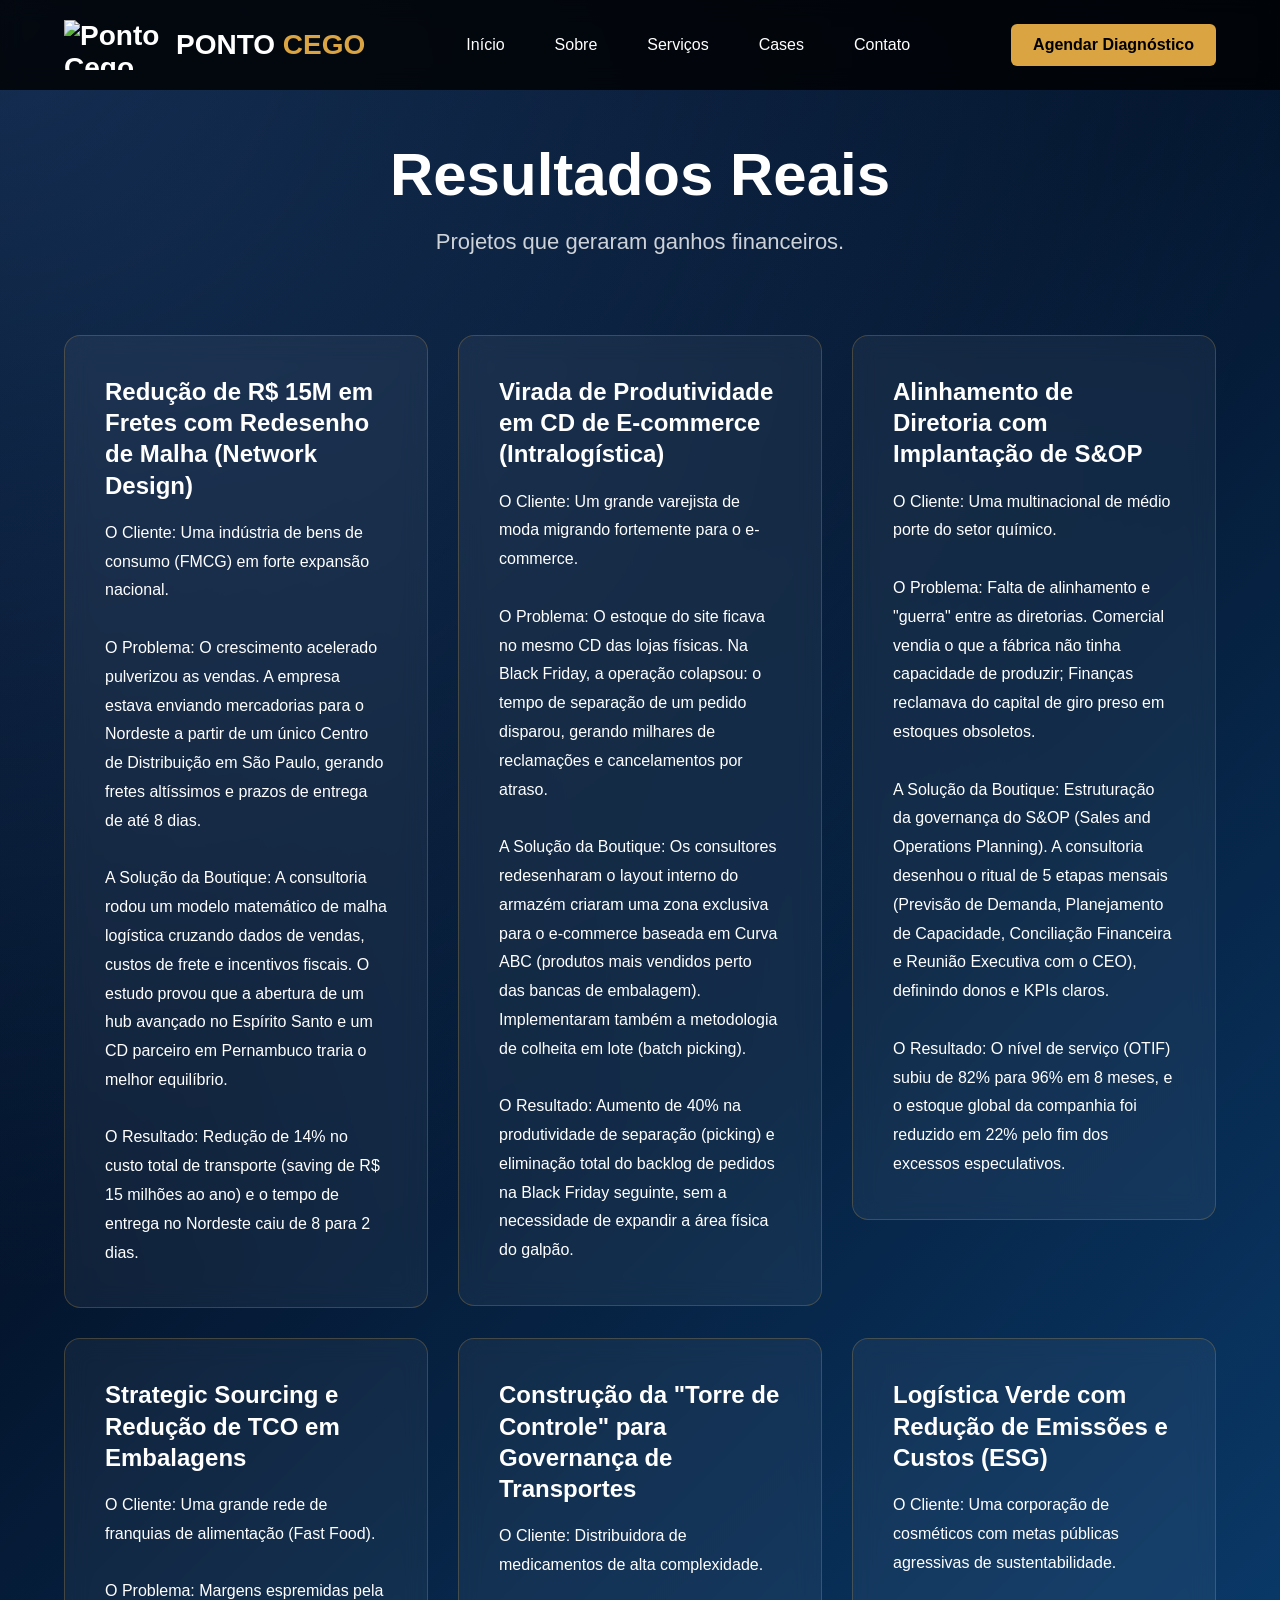
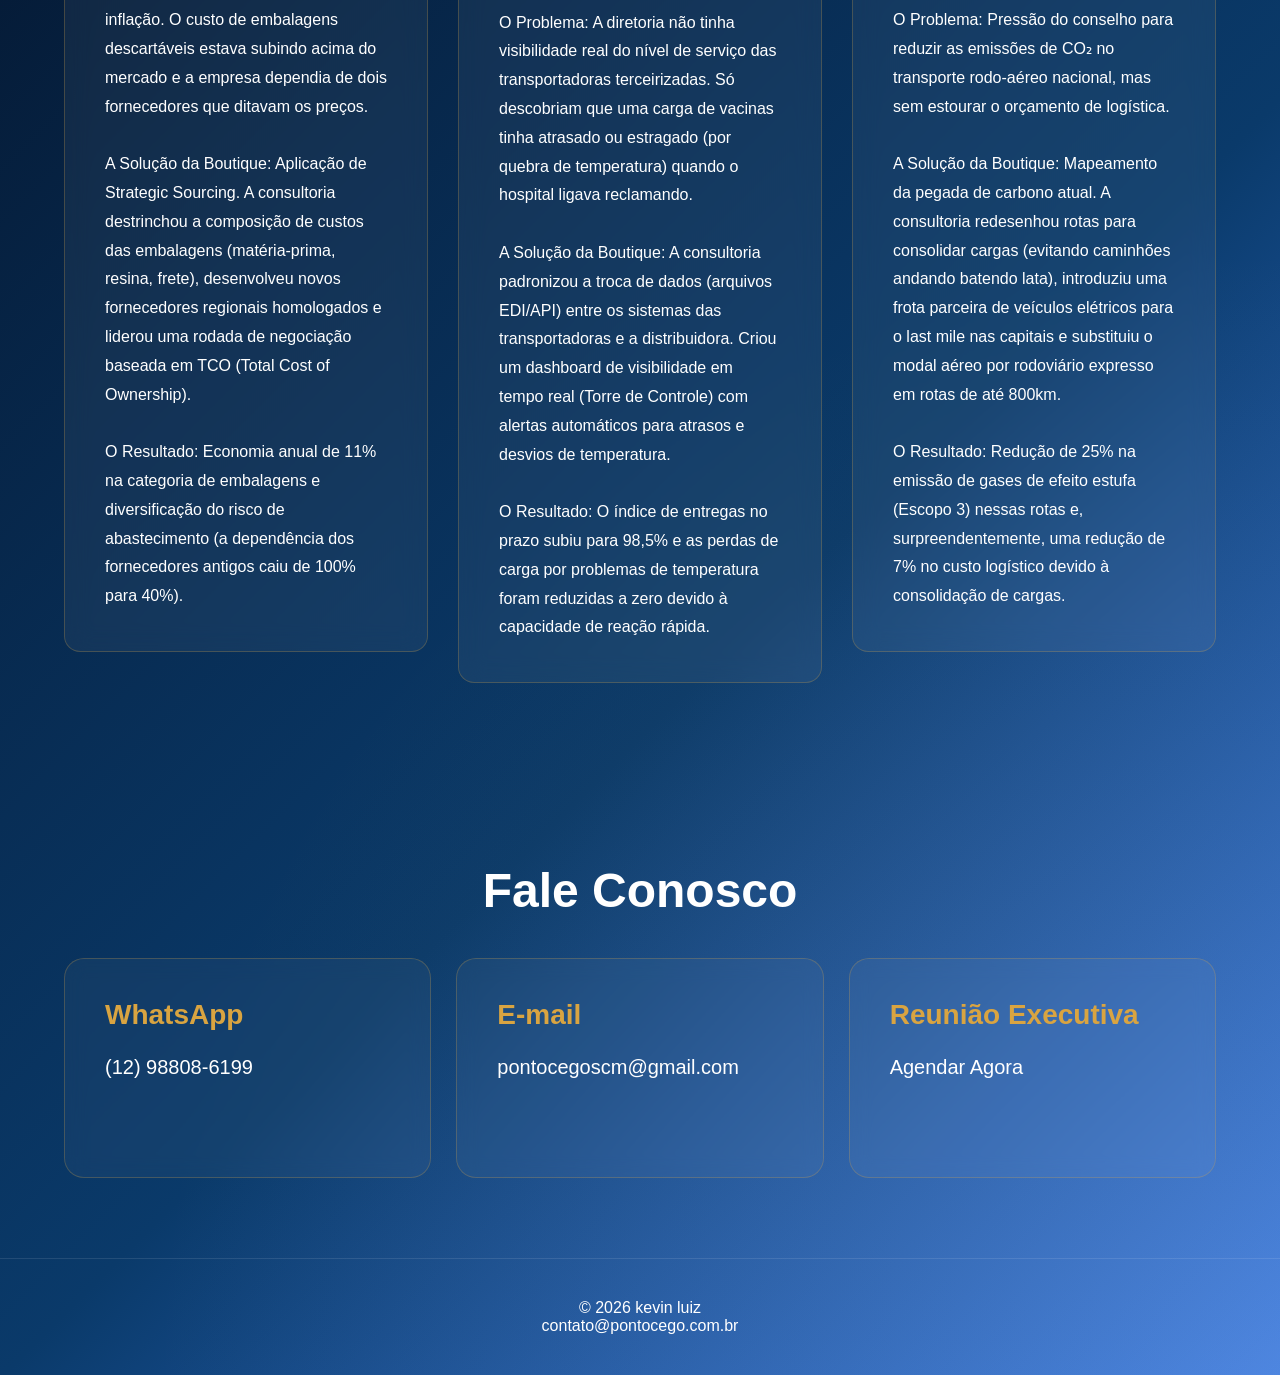
==== cases.html @ e63bac24 "Add files via upload" ====
<!DOCTYPE html>
<html lang="pt-BR">
<head>
    <meta charset="UTF-8">
    <meta name="viewport" content="width=device-width, initial-scale=1.0">
    <title>cases| Ponto Cego</title>
    <link rel="stylesheet" href="style.css">
</head>

<body>

<header>
<div class="container">

<div class="logo">
    <img src="img/Logo_Ponto_Cego-removebg-preview.png" alt="Ponto Cego">
    <div class="logo-text">
        PONTO <span>CEGO</span>
    </div>
</div>

<nav>
    <a href="index.html">Início</a>
    <a href="sobre.html">Sobre</a>
    <a href="servicos.html">Serviços</a>
    <a href="cases.html">Cases</a>
    <a href="contato.html">Contato</a>
</nav>

<a href="#contato" class="btn-header">
Agendar Diagnóstico
</a>

</div>
</header>

<section class="page-hero">

<div class="container">

<h1>Resultados Reais</h1>

<p>
Projetos que geraram ganhos financeiros.
</p>

</div>

</section>

<section>

<div class="container">

<div class="case-grid cases-page-grid">

<div class="case">
<h3>Redução de R$ 15M em Fretes com Redesenho de Malha (Network Design)</h3>
<br>
<p>
O Cliente: Uma indústria de bens de consumo (FMCG) em forte expansão nacional.
<br><br>
O Problema: O crescimento acelerado pulverizou as vendas. A empresa estava enviando mercadorias para o Nordeste a partir de um único Centro de Distribuição em São Paulo, gerando fretes altíssimos e prazos de entrega de até 8 dias.
<br><br>
A Solução da Boutique: A consultoria rodou um modelo matemático de malha logística cruzando dados de vendas, custos de frete e incentivos fiscais. O estudo provou que a abertura de um hub avançado no Espírito Santo e um CD parceiro em Pernambuco traria o melhor equilíbrio.
<br><br>
O Resultado: Redução de 14% no custo total de transporte (saving de R$ 15 milhões ao ano) e o tempo de entrega no Nordeste caiu de 8 para 2 dias.
</p>
</div>

<div class="case">
<h3>Virada de Produtividade em CD de E-commerce (Intralogística)</h3>
<br>
<p>
O Cliente: Um grande varejista de moda migrando fortemente para o e-commerce.
<br><br>
O Problema: O estoque do site ficava no mesmo CD das lojas físicas. Na Black Friday, a operação colapsou: o tempo de separação de um pedido disparou, gerando milhares de reclamações e cancelamentos por atraso.
<br><br>
A Solução da Boutique: Os consultores redesenharam o layout interno do armazém criaram uma zona exclusiva para o e-commerce baseada em Curva ABC (produtos mais vendidos perto das bancas de embalagem). Implementaram também a metodologia de colheita em lote (batch picking).
<br><br>
O Resultado: Aumento de 40% na produtividade de separação (picking) e eliminação total do backlog de pedidos na Black Friday seguinte, sem a necessidade de expandir a área física do galpão.
</p>
</div>

<div class="case">
<h3>Alinhamento de Diretoria com Implantação de S&OP</h3>
<br>
<p>
O Cliente: Uma multinacional de médio porte do setor químico.
<br><br>
O Problema: Falta de alinhamento e "guerra" entre as diretorias. Comercial vendia o que a fábrica não tinha capacidade de produzir; Finanças reclamava do capital de giro preso em estoques obsoletos.
<br><br>
A Solução da Boutique: Estruturação da governança do S&OP (Sales and Operations Planning). A consultoria desenhou o ritual de 5 etapas mensais (Previsão de Demanda, Planejamento de Capacidade, Conciliação Financeira e Reunião Executiva com o CEO), definindo donos e KPIs claros.
<br><br>
O Resultado: O nível de serviço (OTIF) subiu de 82% para 96% em 8 meses, e o estoque global da companhia foi reduzido em 22% pelo fim dos excessos especulativos.
</p>
</div>

<div class="case">
<h3>Strategic Sourcing e Redução de TCO em Embalagens</h3>
<br>
<p>
O Cliente: Uma grande rede de franquias de alimentação (Fast Food).
<br><br>
O Problema: Margens espremidas pela inflação. O custo de embalagens descartáveis estava subindo acima do mercado e a empresa dependia de dois fornecedores que ditavam os preços.
<br><br>
A Solução da Boutique: Aplicação de Strategic Sourcing. A consultoria destrinchou a composição de custos das embalagens (matéria-prima, resina, frete), desenvolveu novos fornecedores regionais homologados e liderou uma rodada de negociação baseada em TCO (Total Cost of Ownership).
<br><br>
O Resultado: Economia anual de 11% na categoria de embalagens e diversificação do risco de abastecimento (a dependência dos fornecedores antigos caiu de 100% para 40%).
</p>
</div>

<div class="case">
<h3>Construção da "Torre de Controle" para Governança de Transportes</h3>
<br>
<p>
O Cliente: Distribuidora de medicamentos de alta complexidade.
<br><br>
O Problema: A diretoria não tinha visibilidade real do nível de serviço das transportadoras terceirizadas. Só descobriam que uma carga de vacinas tinha atrasado ou estragado (por quebra de temperatura) quando o hospital ligava reclamando.
<br><br>
A Solução da Boutique: A consultoria padronizou a troca de dados (arquivos EDI/API) entre os sistemas das transportadoras e a distribuidora. Criou um dashboard de visibilidade em tempo real (Torre de Controle) com alertas automáticos para atrasos e desvios de temperatura.
<br><br>
O Resultado: O índice de entregas no prazo subiu para 98,5% e as perdas de carga por problemas de temperatura foram reduzidas a zero devido à capacidade de reação rápida.
</p>
</div>

<div class="case">
<h3>Logística Verde com Redução de Emissões e Custos (ESG)</h3>
<br>
<p>
O Cliente: Uma corporação de cosméticos com metas públicas agressivas de sustentabilidade.
<br><br>
O Problema: Pressão do conselho para reduzir as emissões de CO₂ no transporte rodo-aéreo nacional, mas sem estourar o orçamento de logística.
<br><br>
A Solução da Boutique: Mapeamento da pegada de carbono atual. A consultoria redesenhou rotas para consolidar cargas (evitando caminhões andando batendo lata), introduziu uma frota parceira de veículos elétricos para o last mile nas capitais e substituiu o modal aéreo por rodoviário expresso em rotas de até 800km.
<br><br>
O Resultado: Redução de 25% na emissão de gases de efeito estufa (Escopo 3) nessas rotas e, surpreendentemente, uma redução de 7% no custo logístico devido à consolidação de cargas.
</p>
</div>
</div>


</div>

</div>

</section>
<section class="contato" id="contato">

    <div class="container">

        <h2>Fale Conosco</h2>

        <div class="contato-grid">

            <div class="contato-card">
                <h3>WhatsApp</h3>
                <a href="https://wa.me/5512988086199">
                    (12) 98808-6199
                </a>
            </div>

            <div class="contato-card">
                <h3>E-mail</h3>
                <a href="mailto:pontocegoscm@gmail.com">
                    pontocegoscm@gmail.com
                </a>
            </div>

            <div class="contato-card">
                <h3>Reunião Executiva</h3>
                <a href="#" class="btn-agendar">
                    Agendar Agora
                </a>
            </div>

        </div>

    </div>

</section>

<footer>

<p>
© 2026 kevin luiz 
</p>

<p>
contato@pontocego.com.br
</p>

</footer>

</body>
</html>
---- style.css ----
*{
margin:0;
padding:0;
box-sizing:border-box;
font-family:'Montserrat',sans-serif;
}

body{
background:
radial-gradient(
circle at top left,
rgba(74,163,255,.25),
transparent 40%
),
radial-gradient(
circle at bottom right,
rgba(217,164,65,.12),
transparent 35%
),
linear-gradient(
135deg,
#020617 0%,
#04152d 30%,
#0a3a6a 70%,
#3b82f6 100%
);

color:white;
min-height:100vh;
overflow-x:hidden;
}

.container{
width:90%;
max-width:1200px;
margin:auto;
}

header{
position:fixed;
width:100%;
padding:20px 0;
background:rgba(0,0,0,.8);
backdrop-filter:blur(10px);
z-index:100;
}

header .container{
display:flex;
justify-content:space-between;
align-items:center;
}

.logo{
font-size:28px;
font-weight:800;
}

.logo span{
color:#d9a441;
}

nav a{
color:white;
text-decoration:none;
margin:0 15px;
}

.hero{
height:100vh;
background:url("img/ChatGPT\ Image\ 6\ de\ jun.\ de\ 2026\,\ 12_38_21.png") center/cover;
display:flex;
align-items:center;
position:relative;
}

.overlay{
position:absolute;
width:100%;
height:100%;
background:rgba(0,0,0,.65);
}

.hero-content{
position:relative;
z-index:2;
}

.hero h1{
font-size:60px;
max-width:800px;
margin-bottom:25px;
}

.hero p{
max-width:700px;
font-size:20px;
line-height:1.6;
}

.btn-primary{
display:inline-block;
background:#d9a441;
padding:18px 32px;
color:black;
font-weight:700;
text-decoration:none;
border-radius:5px;
margin-top:30px;
}

.btn-secondary{
display:inline-block;
padding:35px 32px;
border:1px solid white;
color:white;
text-decoration:none;
margin-left:5px;
text-align: auto;

}

.numbers{
padding:100px 0;
background:#071c31;
}

.stats{
display:grid;
grid-template-columns:repeat(4,1fr);
gap:30px;
text-align:center;
}

.stats h2{
color:#d9a441;
font-size:50px;
}

.services,
.problems,
.process,
.about,
.cases{
padding:100px 0;
}

.service,
.case,
.card{
background:rgba(255,255,255,0.05);
backdrop-filter:blur(12px);
-webkit-backdrop-filter:blur(12px);

border:1px solid rgba(255,255,255,0.15);

border-radius:16px;

transition:.3s;
}

.cards,
.service-grid,
.case-grid{
    display:grid;
    grid-template-columns:repeat(auto-fit,minmax(280px,1fr));
    gap:25px;
}

.service,
.case,
.card{
    background:rgba(255,255,255,0.05);
    backdrop-filter:blur(12px);

    border:1px solid rgba(217,164,65,.25);
    border-radius:16px;

    width:100%;
    min-height:100px;

    padding:40px;

    display:flex;
    flex-direction:column;
    justify-content:center;

    transition:all .4s ease;
}

.service:hover,
.case:hover,
.card:hover{
    transform:translateY(-10px);
    border-color:#d9a441;
    box-shadow:0 15px 40px rgba(0,0,0,.3);
}


.steps{
    display:flex;
    justify-content:center;
    gap:30px;
    margin:50px 0;
    flex-wrap:wrap;
}

.step{
    width:180px;
    padding:25px;

    text-align:center;

    background:rgba(255,255,255,.05);

    border:1px solid rgba(217,164,65,.2);

    border-radius:15px;

    cursor:pointer;

    transition:.3s;
}

.step:hover{
    transform:translateY(-8px);
}

.step.active{
    border-color:#d9a441;
    background:rgba(217,164,65,.12);
}

.step span{
    font-size:40px;
    font-weight:800;
    color:#d9a441;
}

.step p{
    margin-top:10px;
}

.process-card{
    max-width:900px;
    margin:auto;

    background:rgba(255,255,255,.05);

    backdrop-filter:blur(10px);

    border:1px solid rgba(217,164,65,.25);

    border-radius:20px;

    padding:40px;

    text-align:center;
}

.process-card h3{
    color:#d9a441;
    margin-bottom:20px;
    font-size:32px;
}

.process-card p{
    font-size:18px;
    line-height:1.8;
}

.cta{
padding:120px 0;
background:#0a223a;
text-align:center;
}

.cta h2{
font-size:42px;
margin-bottom:30px;
}

footer{
padding:40px;
text-align:center;
border-top:1px solid rgba(255,255,255,.1);
}
.logo{
    display:flex;
    align-items:center;
    gap:12px;
    font-size:28px;
    font-weight:800;
}

.logo img{
    width:100px;
    height:50px;
    object-fit:contain;
}

.logo span{
    color:#d9a441;
}

a{
    color: white;
}
.contato{
    padding:100px 0;
    background:transparent;
}

.contato h2{
    color:#fff;
    font-size:48px;
    margin-bottom:50px;
}

.contato-grid{
    display:grid;
    grid-template-columns:repeat(auto-fit,minmax(320px,1fr));
    gap:25px;
}

.contato-card{
    background:rgba(255,255,255,0.04);

    backdrop-filter:blur(10px);

    border:1px solid rgba(217,164,65,.25);

    border-radius:20px;

    padding:40px;

    min-height:220px;

    transition:.4s;
}

.contato-card:hover{
    transform:translateY(-8px);

    border-color:#d9a441;

    box-shadow:0 15px 40px rgba(0,0,0,.25);
}

.contato-card h3{
    color:#d9a441;
    font-size:28px;
    margin-bottom:25px;
}

.contato-card a{
    color:#fff;
    text-decoration:none;
    font-size:20px;
}
/* ==========================
   TABLETS
========================== */

@media (max-width: 1024px){

    .hero h1{
        font-size:48px;
    }

    .hero p{
        font-size:18px;
    }

    .stats{
        grid-template-columns:repeat(2,1fr);
    }

    .contato-grid{
        grid-template-columns:1fr;
    }

}

/* ==========================
   CELULARES
========================== */

@media (max-width: 768px){

    header{
        padding:15px 0;
    }

    header .container{
        flex-direction:column;
        gap:15px;
    }

    nav{
        display:flex;
        flex-wrap:wrap;
        justify-content:center;
        gap:10px;
    }

    nav a{
        margin:0;
        font-size:14px;
    }

    .logo{
        font-size:22px;
    }

    .logo img{
        width:70px;
        height:auto;
    }

    .hero{
        min-height:auto;
        height:auto;
        padding:140px 0 80px;
        text-align:center;
    }

    .hero h1{
        font-size:36px;
        line-height:1.2;
    }

    .hero p{
        font-size:17px;
    }

    .hero-buttons{
        display:flex;
        flex-direction:column;
        gap:15px;
        align-items:center;
    }

    .btn-secondary{
        margin-left:0;
    }

    .stats{
        grid-template-columns:1fr;
    }

    .stats h2{
        font-size:38px;
    }

    .service-grid,
    .case-grid,
    .cards{
        grid-template-columns:1fr;
    }

    .step{
        width:100%;
        max-width:280px;
    }

    .process-card{
        padding:25px;
    }

    .process-card h3{
        font-size:26px;
    }

    .process-card p{
        font-size:16px;
    }

    .contato h2,
    .cta h2{
        font-size:32px;
        text-align:center;
    }

    .contato-card{
        min-height:auto;
    }

    footer{
        padding:25px;
        font-size:14px;
    }

}

/* ==========================
   CELULARES PEQUENOS
========================== */

@media (max-width: 480px){

    .container{
        width:95%;
    }

    .hero h1{
        font-size:30px;
    }

    .hero p{
        font-size:15px;
    }

    .btn-primary,
    .btn-secondary{
        width:100%;
        text-align:center;
        padding:15px;
    }

    .service,
    .case,
    .card{
        padding:25px;
    }

    .contato-card{
        padding:25px;
    }

    .contato-card h3{
        font-size:22px;
    }

    .contato-card a{
        font-size:16px;
        word-break:break-word;
    }

}
.page-hero{
    padding:180px 0 100px;

    text-align:center;
}

.page-hero h1{
    font-size:60px;
    margin-bottom:20px;
}

.page-hero p{
    font-size:22px;
    color:rgba(255,255,255,.8);
}

.about-page,
.contato,
.service-grid,
.case-grid{
    padding-bottom:100px;
}
.contato {
    padding: 80px 0;
}

.contato h2 {
    text-align: center;
    margin-bottom: 40px;
}

.contato-form {
    max-width: 700px;
    margin: 0 auto;
    display: flex;
    flex-direction: column;
    gap: 20px;
}

.form-group {
    display: flex;
    flex-direction: column;
}

.form-group label {
    margin-bottom: 8px;
    font-weight: 600;
}

.form-group input,
.form-group textarea {
    padding: 14px;
    border: 1px solid #dcdcdc;
    border-radius: 8px;
    font-size: 16px;
}

.form-group input:focus,
.form-group textarea:focus {
    outline: none;
    border-color: #0a66c2;
}

.btn-form {
    background: #0a66c2;
    color: #fff;
    border: none;
    padding: 16px;
    border-radius: 8px;
    font-size: 16px;
    cursor: pointer;
    transition: 0.3s;
}

.btn-form:hover {
    opacity: 0.9;
}
/* Layout exclusivo da página Cases */

.cases-page-grid{
    display:grid;
    grid-template-columns:repeat(3, 1fr);
    gap:30px;
    align-items:start;
    
}

.cases-page-grid .case{
    min-height:auto;
}

.cases-page-grid .case h3{
min-height:auto;
    font-size:24px;
    line-height:1.3;
}

.cases-page-grid .case p{
    line-height:1.8;
    min-height:auto;
}

/* Tablet */
@media (max-width:1024px){
    .cases-page-grid{
        grid-template-columns:repeat(2, 1fr);
    }
}

/* Celular */
@media (max-width:768px){
    .cases-page-grid{
        grid-template-columns:1fr;
    }

    .cases-page-grid .case{
        min-height:auto;
    }
}
.about-page{
    padding-bottom:100px;
}

.about-page h2{
    font-size:42px;
    margin-bottom:25px;
    color:#d9a441;
}

.about-page p{
    font-size:18px;
    line-height:1.9;
    margin-bottom:20px;
    max-width:1000px;
}

.about-page .service-grid{
    margin-top:40px;
}
/* =====================================================
   RESPONSIVIDADE GLOBAL
===================================================== */

html,
body{
    width:100%;
    overflow-x:hidden;
}

img{
    max-width:100%;
    height:auto;
    display:block;
}

iframe,
video{
    max-width:100%;
    height:auto;
}

.container{
    width:min(90%,1200px);
    margin:auto;
}
.page-hero{
    padding:140px 0 80px;
    text-align:center;
}

.page-hero .container{
    width:min(90%,1200px);
    margin:auto;
}

/* =====================================================
   HERO RESPONSIVO
===================================================== */

.hero{
    min-height:100vh;

    background:
    linear-gradient(
        to right,
        rgba(2,6,23,.85) 0%,
        rgba(2,6,23,.70) 35%,
        rgba(2,6,23,.35) 70%,
        rgba(2,6,23,.15) 100%
    ),
    url("img/ChatGPT\ Image\ 6\ de\ jun.\ de\ 2026\,\ 12_38_21.png");

    background-size:cover;
    background-position:right center;
    background-repeat:no-repeat;

    display:flex;
    align-items:center;
    position:relative;
}

.hero-content{
    position:relative;
    z-index:2;
    width:100%;
    max-width:800px;
}

.hero h1{
    font-size:clamp(32px,5vw,60px);
    line-height:1.15;
    max-width:800px;
}

.hero p{
    font-size:clamp(16px,2vw,20px);
    line-height:1.7;
    max-width:700px;
}

.hero-buttons{
    display:flex;
    flex-wrap:wrap;
    gap:15px;
    margin-top:30px;
}

.btn-secondary{
    margin-left:0;
}

/* =====================================================
   GRID UNIVERSAL
===================================================== */

.cards,
.service-grid,
.case-grid,
.contato-grid{
    display:grid;
    grid-template-columns:repeat(auto-fit,minmax(280px,1fr));
    gap:25px;
}

.cases-page-grid{
    display:grid;
    grid-template-columns:repeat(auto-fit,minmax(320px,1fr));
    gap:30px;
    min-height:auto;
}

/* =====================================================
   HEADER RESPONSIVO
===================================================== */

header{
    width:100%;
}

header .container{
    display:flex;
    justify-content:space-between;
    align-items:center;
    flex-wrap:wrap;
    gap:20px;
}

nav{
    display:flex;
    flex-wrap:wrap;
    gap:20px;
}

nav a{
    white-space:nowrap;
}

/* =====================================================
   TIPOGRAFIA FLUIDA
===================================================== */

.page-hero h1{
    font-size:clamp(36px,6vw,60px);
}

.page-hero p{
    font-size:clamp(16px,2vw,22px);
}

.cta h2,
.contato h2{
    font-size:clamp(30px,5vw,48px);
}

/* =====================================================
   CARDS
===================================================== */

.service,
.case,
.card,
.contato-card{
    width:100%;
    height:auto;
}

.cases-page-grid .case{
    min-height:auto;
}

/* =====================================================
   TABLETS
===================================================== */

@media(max-width:1024px){

    .hero{
        padding:140px 0 80px;
    }

    .stats{
        grid-template-columns:repeat(2,1fr);
    }

    .process-card{
        padding:30px;
    }

}

/* =====================================================
   MOBILE
===================================================== */

@media(max-width:768px){

    header{
        padding:15px 0;
    }

    header .container{
        flex-direction:column;
        text-align:center;
    }

    .logo{
        font-size:22px;
    }

    .logo img{
        width:70px;
        height:auto;
    }

    nav{
        justify-content:center;
        gap:12px;
    }

    nav a{
        font-size:14px;
    }

    .hero{
        min-height:auto;
        height:auto;

        padding:
        160px
        0
        100px;

        text-align:center;

        background-position:70% center;
    }

    .hero-content{
        max-width:100%;
    }

    .hero h1{
        font-size:36px;
        max-width:100%;
    }

    .hero p{
        max-width:100%;
        font-size:17px;
    }

    .hero-buttons{
        flex-direction:column;
        align-items:center;
    }

    .btn-primary,
    .btn-secondary{
        width:100%;
        max-width:350px;
        text-align:center;
    }

    .stats{
        grid-template-columns:1fr;
    }

    .steps{
        flex-direction:column;
        align-items:center;
    }

    .step{
        width:100%;
        max-width:300px;
    }

    .process-card{
        padding:25px;
    }

    .process-card h3{
        font-size:26px;
    }

    .process-card p{
        font-size:16px;
    }

    .contato-card{
        min-height:auto;
    }

    footer{
        padding:25px;
        font-size:14px;
    }

}

/* =====================================================
   CELULARES PEQUENOS
===================================================== */

@media(max-width:480px){

    .container{
        width:95%;
    }

    .hero h1{
        font-size:30px;
    }

    .hero p{
        font-size:15px;
    }

    .page-hero h1{
        font-size:34px;
    }

    .service,
    .case,
    .card,
    .contato-card{
        padding:25px;
    }

    .contato-card h3{
        font-size:22px;
    }

    .contato-card a{
        font-size:16px;
        word-break:break-word;
    }

}

/* =====================================================
   CELULARES MUITO PEQUENOS
===================================================== */

@media(max-width:360px){

    .hero h1{
        font-size:26px;
    }

    .hero p{
        font-size:14px;
    }

    .logo{
        font-size:18px;
    }

    nav a{
        font-size:13px;
    }

}
.btn-header{
    background:#d9a441;
    color:#000;
    text-decoration:none;
    padding:12px 22px;
    border-radius:6px;
    font-weight:700;
    white-space:nowrap;
}

@media(max-width:768px){
    .btn-header{
        width:100%;
        text-align:center;
    }
}
/* ==========================================
   PÁGINAS INTERNAS RESPONSIVAS
========================================== */

@media(max-width:768px){

    .page-hero{
        padding:130px 0 60px;
    }

    .page-hero h1{
        font-size:36px;
    }

    .page-hero p{
        font-size:16px;
    }

    .about-page h2{
        font-size:30px;
    }

    .about-page p{
        font-size:16px;
        line-height:1.8;
    }

    .service-grid,
    .case-grid,
    .contato-grid{
        grid-template-columns:1fr;
    }

    .service,
    .case,
    .card,
    .contato-card{
        padding:25px;
    }

    .case h3,
    .service h3{
        font-size:22px;
    }

    .contato-form{
        width:100%;
    }

    .form-group input,
    .form-group textarea{
        width:100%;
    }

}

@media(max-width:480px){

    .page-hero h1{
        font-size:30px;
    }

    .page-hero p{
        font-size:15px;
    }

    .about-page h2{
        font-size:26px;
    }

    .about-page p{
        font-size:15px;
    }

}
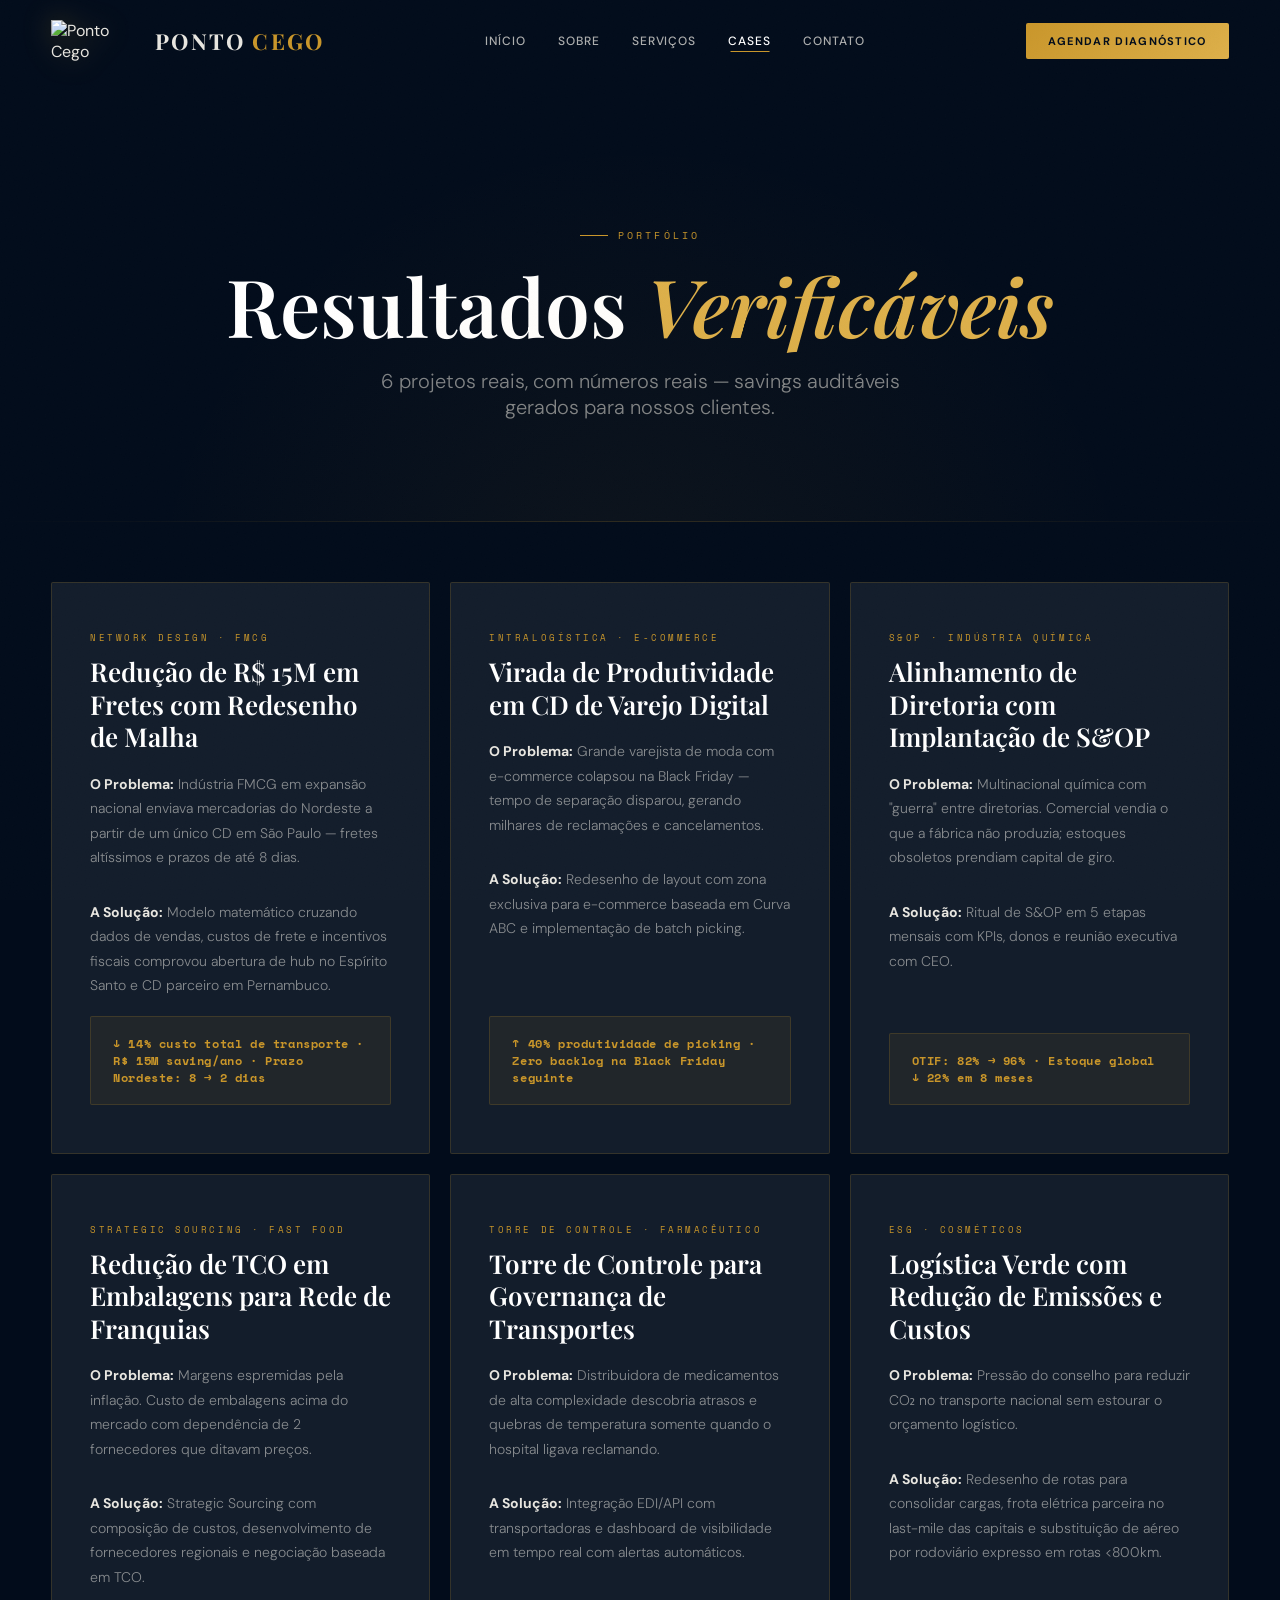
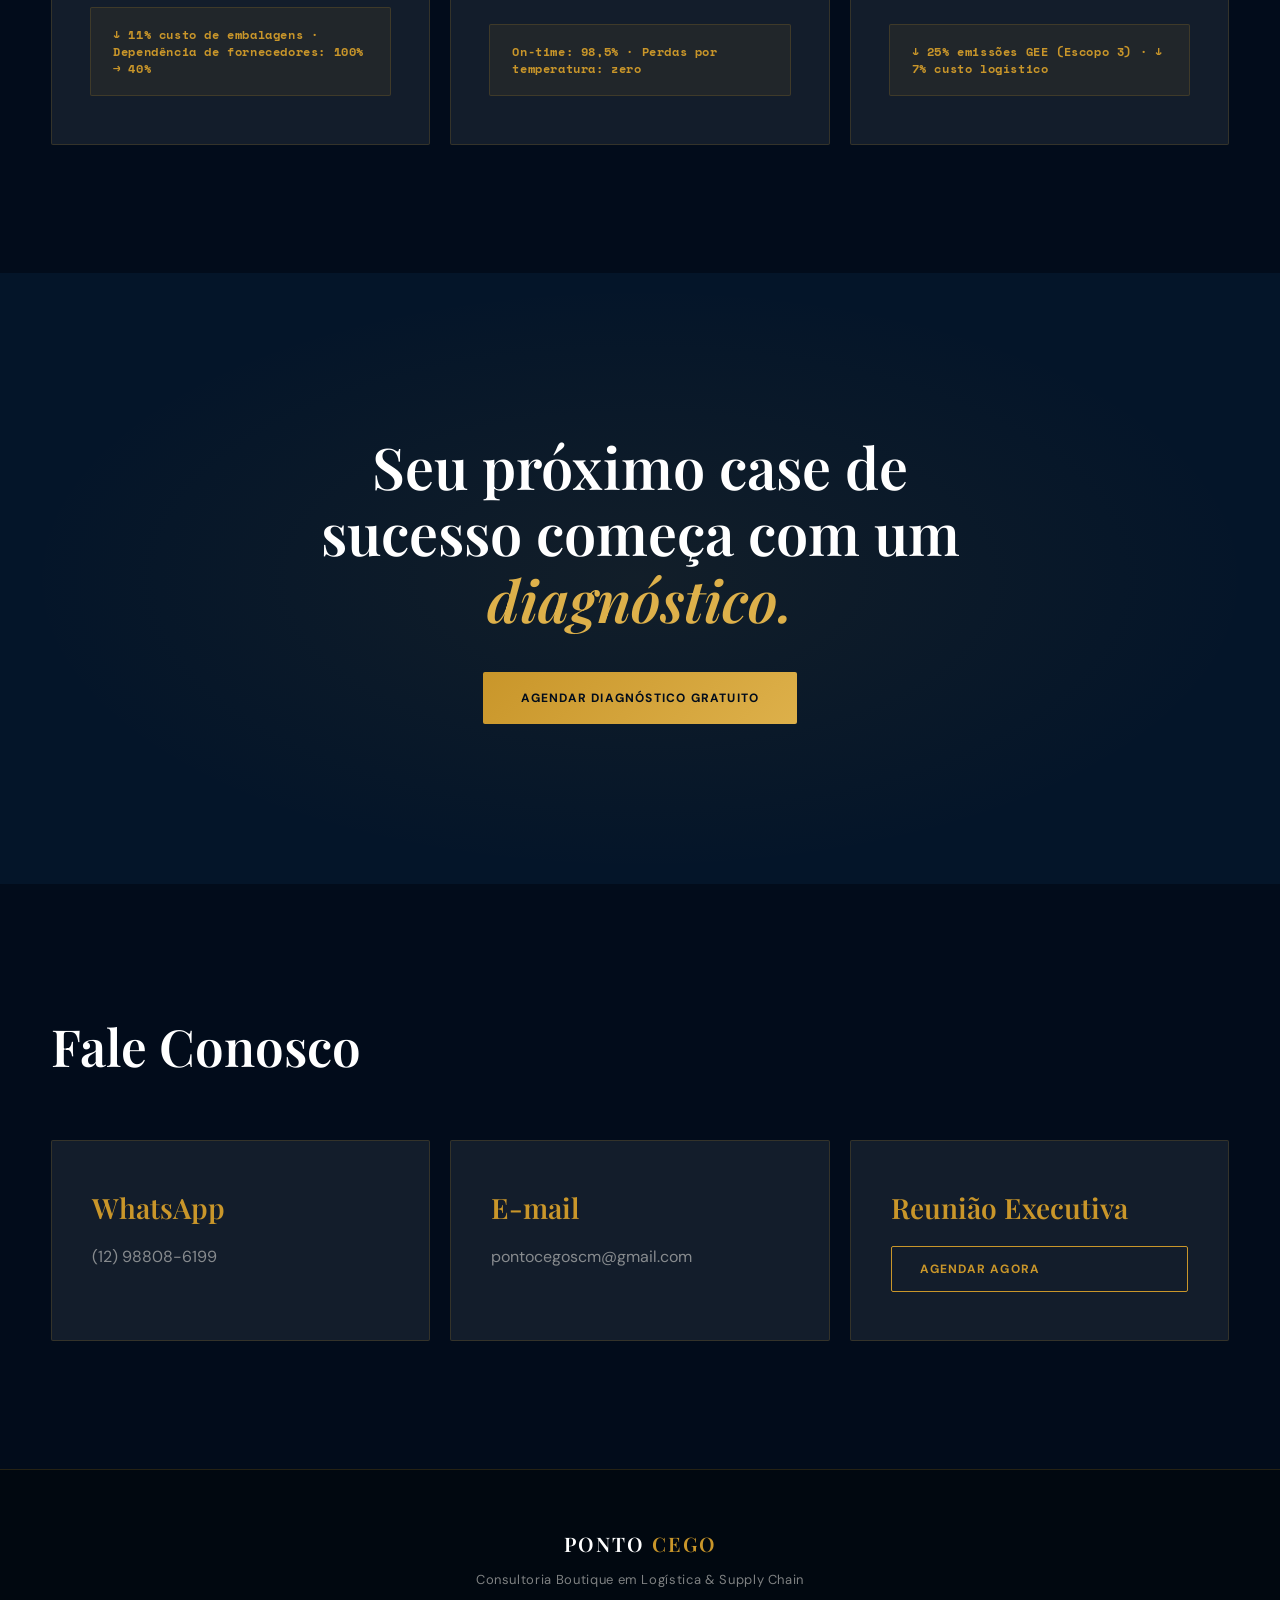
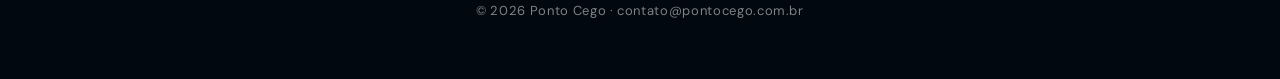
==== commit b9bd851a: "Add files via upload" ====
--- a/cases.html
+++ b/cases.html
@@ -1,196 +1,113 @@
-<!DOCTYPE html>
-<html lang="pt-BR">
-<head>
-    <meta charset="UTF-8">
-    <meta name="viewport" content="width=device-width, initial-scale=1.0">
-    <title>cases| Ponto Cego</title>
-    <link rel="stylesheet" href="style.css">
-</head>
-
-<body>
-
-<header>
-<div class="container">
-
-<div class="logo">
-    <img src="img/Logo_Ponto_Cego-removebg-preview.png" alt="Ponto Cego">
-    <div class="logo-text">
-        PONTO <span>CEGO</span>
-    </div>
-</div>
-
-<nav>
-    <a href="index.html">Início</a>
-    <a href="sobre.html">Sobre</a>
-    <a href="servicos.html">Serviços</a>
-    <a href="cases.html">Cases</a>
-    <a href="contato.html">Contato</a>
-</nav>
-
-<a href="#contato" class="btn-header">
-Agendar Diagnóstico
-</a>
-
-</div>
-</header>
-
-<section class="page-hero">
-
-<div class="container">
-
-<h1>Resultados Reais</h1>
-
-<p>
-Projetos que geraram ganhos financeiros.
-</p>
-
-</div>
-
-</section>
-
-<section>
-
-<div class="container">
-
-<div class="case-grid cases-page-grid">
-
-<div class="case">
-<h3>Redução de R$ 15M em Fretes com Redesenho de Malha (Network Design)</h3>
-<br>
-<p>
-O Cliente: Uma indústria de bens de consumo (FMCG) em forte expansão nacional.
-<br><br>
-O Problema: O crescimento acelerado pulverizou as vendas. A empresa estava enviando mercadorias para o Nordeste a partir de um único Centro de Distribuição em São Paulo, gerando fretes altíssimos e prazos de entrega de até 8 dias.
-<br><br>
-A Solução da Boutique: A consultoria rodou um modelo matemático de malha logística cruzando dados de vendas, custos de frete e incentivos fiscais. O estudo provou que a abertura de um hub avançado no Espírito Santo e um CD parceiro em Pernambuco traria o melhor equilíbrio.
-<br><br>
-O Resultado: Redução de 14% no custo total de transporte (saving de R$ 15 milhões ao ano) e o tempo de entrega no Nordeste caiu de 8 para 2 dias.
-</p>
-</div>
-
-<div class="case">
-<h3>Virada de Produtividade em CD de E-commerce (Intralogística)</h3>
-<br>
-<p>
-O Cliente: Um grande varejista de moda migrando fortemente para o e-commerce.
-<br><br>
-O Problema: O estoque do site ficava no mesmo CD das lojas físicas. Na Black Friday, a operação colapsou: o tempo de separação de um pedido disparou, gerando milhares de reclamações e cancelamentos por atraso.
-<br><br>
-A Solução da Boutique: Os consultores redesenharam o layout interno do armazém criaram uma zona exclusiva para o e-commerce baseada em Curva ABC (produtos mais vendidos perto das bancas de embalagem). Implementaram também a metodologia de colheita em lote (batch picking).
-<br><br>
-O Resultado: Aumento de 40% na produtividade de separação (picking) e eliminação total do backlog de pedidos na Black Friday seguinte, sem a necessidade de expandir a área física do galpão.
-</p>
-</div>
-
-<div class="case">
-<h3>Alinhamento de Diretoria com Implantação de S&OP</h3>
-<br>
-<p>
-O Cliente: Uma multinacional de médio porte do setor químico.
-<br><br>
-O Problema: Falta de alinhamento e "guerra" entre as diretorias. Comercial vendia o que a fábrica não tinha capacidade de produzir; Finanças reclamava do capital de giro preso em estoques obsoletos.
-<br><br>
-A Solução da Boutique: Estruturação da governança do S&OP (Sales and Operations Planning). A consultoria desenhou o ritual de 5 etapas mensais (Previsão de Demanda, Planejamento de Capacidade, Conciliação Financeira e Reunião Executiva com o CEO), definindo donos e KPIs claros.
-<br><br>
-O Resultado: O nível de serviço (OTIF) subiu de 82% para 96% em 8 meses, e o estoque global da companhia foi reduzido em 22% pelo fim dos excessos especulativos.
-</p>
-</div>
-
-<div class="case">
-<h3>Strategic Sourcing e Redução de TCO em Embalagens</h3>
-<br>
-<p>
-O Cliente: Uma grande rede de franquias de alimentação (Fast Food).
-<br><br>
-O Problema: Margens espremidas pela inflação. O custo de embalagens descartáveis estava subindo acima do mercado e a empresa dependia de dois fornecedores que ditavam os preços.
-<br><br>
-A Solução da Boutique: Aplicação de Strategic Sourcing. A consultoria destrinchou a composição de custos das embalagens (matéria-prima, resina, frete), desenvolveu novos fornecedores regionais homologados e liderou uma rodada de negociação baseada em TCO (Total Cost of Ownership).
-<br><br>
-O Resultado: Economia anual de 11% na categoria de embalagens e diversificação do risco de abastecimento (a dependência dos fornecedores antigos caiu de 100% para 40%).
-</p>
-</div>
-
-<div class="case">
-<h3>Construção da "Torre de Controle" para Governança de Transportes</h3>
-<br>
-<p>
-O Cliente: Distribuidora de medicamentos de alta complexidade.
-<br><br>
-O Problema: A diretoria não tinha visibilidade real do nível de serviço das transportadoras terceirizadas. Só descobriam que uma carga de vacinas tinha atrasado ou estragado (por quebra de temperatura) quando o hospital ligava reclamando.
-<br><br>
-A Solução da Boutique: A consultoria padronizou a troca de dados (arquivos EDI/API) entre os sistemas das transportadoras e a distribuidora. Criou um dashboard de visibilidade em tempo real (Torre de Controle) com alertas automáticos para atrasos e desvios de temperatura.
-<br><br>
-O Resultado: O índice de entregas no prazo subiu para 98,5% e as perdas de carga por problemas de temperatura foram reduzidas a zero devido à capacidade de reação rápida.
-</p>
-</div>
-
-<div class="case">
-<h3>Logística Verde com Redução de Emissões e Custos (ESG)</h3>
-<br>
-<p>
-O Cliente: Uma corporação de cosméticos com metas públicas agressivas de sustentabilidade.
-<br><br>
-O Problema: Pressão do conselho para reduzir as emissões de CO₂ no transporte rodo-aéreo nacional, mas sem estourar o orçamento de logística.
-<br><br>
-A Solução da Boutique: Mapeamento da pegada de carbono atual. A consultoria redesenhou rotas para consolidar cargas (evitando caminhões andando batendo lata), introduziu uma frota parceira de veículos elétricos para o last mile nas capitais e substituiu o modal aéreo por rodoviário expresso em rotas de até 800km.
-<br><br>
-O Resultado: Redução de 25% na emissão de gases de efeito estufa (Escopo 3) nessas rotas e, surpreendentemente, uma redução de 7% no custo logístico devido à consolidação de cargas.
-</p>
-</div>
-</div>
-
-
-</div>
-
-</div>
-
-</section>
-<section class="contato" id="contato">
-
-    <div class="container">
-
-        <h2>Fale Conosco</h2>
-
-        <div class="contato-grid">
-
-            <div class="contato-card">
-                <h3>WhatsApp</h3>
-                <a href="https://wa.me/5512988086199">
-                    (12) 98808-6199
-                </a>
-            </div>
-
-            <div class="contato-card">
-                <h3>E-mail</h3>
-                <a href="mailto:pontocegoscm@gmail.com">
-                    pontocegoscm@gmail.com
-                </a>
-            </div>
-
-            <div class="contato-card">
-                <h3>Reunião Executiva</h3>
-                <a href="#" class="btn-agendar">
-                    Agendar Agora
-                </a>
-            </div>
-
-        </div>
-
-    </div>
-
-</section>
-
-<footer>
-
-<p>
-© 2026 kevin luiz 
-</p>
-
-<p>
-contato@pontocego.com.br
-</p>
-
-</footer>
-
-</body>
-</html>+<!DOCTYPE html>
+<html lang="pt-BR">
+<head>
+<meta charset="UTF-8"><meta name="viewport" content="width=device-width, initial-scale=1.0">
+<title>Cases | Ponto Cego</title>
+<link rel="stylesheet" href="style.css">
+<link href="https://fonts.googleapis.com/css2?family=Playfair+Display:ital,wght@0,400;0,500;0,600;0,700;1,400;1,600&family=DM+Sans:opsz,wght@9..40,300;9..40,400;9..40,500;9..40,600;9..40,700&family=Space+Mono:wght@400;700&display=swap" rel="stylesheet">
+</head>
+<body>
+<header id="hdr">
+  <div class="container">
+    <div class="logo"><img src="img/Logo_Ponto_Cego-removebg-preview.png" alt="Ponto Cego"><div class="logo-text">PONTO <span>CEGO</span></div></div>
+    <nav>
+      <a href="index.html">Início</a><a href="sobre.html">Sobre</a>
+      <a href="servicos.html">Serviços</a><a href="cases.html" class="active">Cases</a><a href="contato.html">Contato</a>
+    </nav>
+    <a href="contato.html" class="btn-header">Agendar Diagnóstico</a>
+  </div>
+</header>
+
+<section class="page-hero">
+  <div class="container">
+    <div class="section-label" style="justify-content:center">Portfólio</div>
+    <h1>Resultados <em style="font-style:italic;color:#ddb04a">Verificáveis</em></h1>
+    <p>6 projetos reais, com números reais — savings auditáveis gerados para nossos clientes.</p>
+  </div>
+</section>
+
+<section class="cases" style="padding-top:60px">
+  <div class="container">
+    <div class="cases-page-grid">
+
+      <div class="case reveal reveal-d1">
+        <span class="case-tag">Network Design · FMCG</span>
+        <h3>Redução de R$ 15M em Fretes com Redesenho de Malha</h3>
+        <p><strong style="color:#e8e6e0">O Problema:</strong> Indústria FMCG em expansão nacional enviava mercadorias do Nordeste a partir de um único CD em São Paulo — fretes altíssimos e prazos de até 8 dias.</p>
+        <p style="margin-top:12px"><strong style="color:#e8e6e0">A Solução:</strong> Modelo matemático cruzando dados de vendas, custos de frete e incentivos fiscais comprovou abertura de hub no Espírito Santo e CD parceiro em Pernambuco.</p>
+        <div class="case-result">↓ 14% custo total de transporte · R$ 15M saving/ano · Prazo Nordeste: 8 → 2 dias</div>
+      </div>
+
+      <div class="case reveal reveal-d2">
+        <span class="case-tag">Intralogística · E-commerce</span>
+        <h3>Virada de Produtividade em CD de Varejo Digital</h3>
+        <p><strong style="color:#e8e6e0">O Problema:</strong> Grande varejista de moda com e-commerce colapsou na Black Friday — tempo de separação disparou, gerando milhares de reclamações e cancelamentos.</p>
+        <p style="margin-top:12px"><strong style="color:#e8e6e0">A Solução:</strong> Redesenho de layout com zona exclusiva para e-commerce baseada em Curva ABC e implementação de batch picking.</p>
+        <div class="case-result">↑ 40% produtividade de picking · Zero backlog na Black Friday seguinte</div>
+      </div>
+
+      <div class="case reveal reveal-d3">
+        <span class="case-tag">S&OP · Indústria Química</span>
+        <h3>Alinhamento de Diretoria com Implantação de S&OP</h3>
+        <p><strong style="color:#e8e6e0">O Problema:</strong> Multinacional química com "guerra" entre diretorias. Comercial vendia o que a fábrica não produzia; estoques obsoletos prendiam capital de giro.</p>
+        <p style="margin-top:12px"><strong style="color:#e8e6e0">A Solução:</strong> Ritual de S&OP em 5 etapas mensais com KPIs, donos e reunião executiva com CEO.</p>
+        <div class="case-result">OTIF: 82% → 96% · Estoque global ↓ 22% em 8 meses</div>
+      </div>
+
+      <div class="case reveal reveal-d1">
+        <span class="case-tag">Strategic Sourcing · Fast Food</span>
+        <h3>Redução de TCO em Embalagens para Rede de Franquias</h3>
+        <p><strong style="color:#e8e6e0">O Problema:</strong> Margens espremidas pela inflação. Custo de embalagens acima do mercado com dependência de 2 fornecedores que ditavam preços.</p>
+        <p style="margin-top:12px"><strong style="color:#e8e6e0">A Solução:</strong> Strategic Sourcing com composição de custos, desenvolvimento de fornecedores regionais e negociação baseada em TCO.</p>
+        <div class="case-result">↓ 11% custo de embalagens · Dependência de fornecedores: 100% → 40%</div>
+      </div>
+
+      <div class="case reveal reveal-d2">
+        <span class="case-tag">Torre de Controle · Farmacêutico</span>
+        <h3>Torre de Controle para Governança de Transportes</h3>
+        <p><strong style="color:#e8e6e0">O Problema:</strong> Distribuidora de medicamentos de alta complexidade descobria atrasos e quebras de temperatura somente quando o hospital ligava reclamando.</p>
+        <p style="margin-top:12px"><strong style="color:#e8e6e0">A Solução:</strong> Integração EDI/API com transportadoras e dashboard de visibilidade em tempo real com alertas automáticos.</p>
+        <div class="case-result">On-time: 98,5% · Perdas por temperatura: zero</div>
+      </div>
+
+      <div class="case reveal reveal-d3">
+        <span class="case-tag">ESG · Cosméticos</span>
+        <h3>Logística Verde com Redução de Emissões e Custos</h3>
+        <p><strong style="color:#e8e6e0">O Problema:</strong> Pressão do conselho para reduzir CO₂ no transporte nacional sem estourar o orçamento logístico.</p>
+        <p style="margin-top:12px"><strong style="color:#e8e6e0">A Solução:</strong> Redesenho de rotas para consolidar cargas, frota elétrica parceira no last-mile das capitais e substituição de aéreo por rodoviário expresso em rotas &lt;800km.</p>
+        <div class="case-result">↓ 25% emissões GEE (Escopo 3) · ↓ 7% custo logístico</div>
+      </div>
+
+    </div>
+  </div>
+</section>
+
+<section class="cta">
+  <div class="cta-inner">
+    <h2 class="reveal">Seu próximo case de sucesso começa com um <em>diagnóstico.</em></h2>
+    <a href="contato.html" class="btn-primary reveal">Agendar Diagnóstico Gratuito</a>
+  </div>
+</section>
+
+<section class="contato">
+  <div class="container">
+    <h2 class="reveal">Fale Conosco</h2>
+    <div class="contato-grid">
+      <div class="contato-card reveal reveal-d1"><h3>WhatsApp</h3><a href="https://wa.me/5512988086199">(12) 98808-6199</a></div>
+      <div class="contato-card reveal reveal-d2"><h3>E-mail</h3><a href="mailto:pontocegoscm@gmail.com">pontocegoscm@gmail.com</a></div>
+      <div class="contato-card reveal reveal-d3"><h3>Reunião Executiva</h3><a href="contato.html" class="btn-agendar">Agendar Agora</a></div>
+    </div>
+  </div>
+</section>
+<footer>
+  <div class="footer-logo">PONTO <span>CEGO</span></div>
+  <p>Consultoria Boutique em Logística &amp; Supply Chain</p>
+  <p>© 2026 Ponto Cego · contato@pontocego.com.br</p>
+</footer>
+<script>
+const hdr=document.getElementById('hdr');
+window.addEventListener('scroll',()=>hdr.classList.toggle('scrolled',scrollY>50));
+const obs=new IntersectionObserver(en=>en.forEach(e=>{if(e.isIntersecting)e.target.classList.add('visible');}),{threshold:.14});
+document.querySelectorAll('.reveal').forEach(el=>obs.observe(el));
+</script>
+</body></html>
--- a/style.css
+++ b/style.css
@@ -1,1134 +1,947 @@
-*{
-margin:0;
-padding:0;
-box-sizing:border-box;
-font-family:'Montserrat',sans-serif;
-}
-
-body{
-background:
-radial-gradient(
-circle at top left,
-rgba(74,163,255,.25),
-transparent 40%
-),
-radial-gradient(
-circle at bottom right,
-rgba(217,164,65,.12),
-transparent 35%
-),
-linear-gradient(
-135deg,
-#020617 0%,
-#04152d 30%,
-#0a3a6a 70%,
-#3b82f6 100%
-);
-
-color:white;
-min-height:100vh;
-overflow-x:hidden;
-}
-
-.container{
-width:90%;
-max-width:1200px;
-margin:auto;
-}
-
-header{
-position:fixed;
-width:100%;
-padding:20px 0;
-background:rgba(0,0,0,.8);
-backdrop-filter:blur(10px);
-z-index:100;
-}
-
-header .container{
-display:flex;
-justify-content:space-between;
-align-items:center;
-}
-
-.logo{
-font-size:28px;
-font-weight:800;
-}
-
-.logo span{
-color:#d9a441;
-}
-
-nav a{
-color:white;
-text-decoration:none;
-margin:0 15px;
-}
-
-.hero{
-height:100vh;
-background:url("img/ChatGPT\ Image\ 6\ de\ jun.\ de\ 2026\,\ 12_38_21.png") center/cover;
-display:flex;
-align-items:center;
-position:relative;
-}
-
-.overlay{
-position:absolute;
-width:100%;
-height:100%;
-background:rgba(0,0,0,.65);
-}
-
-.hero-content{
-position:relative;
-z-index:2;
-}
-
-.hero h1{
-font-size:60px;
-max-width:800px;
-margin-bottom:25px;
-}
-
-.hero p{
-max-width:700px;
-font-size:20px;
-line-height:1.6;
-}
-
-.btn-primary{
-display:inline-block;
-background:#d9a441;
-padding:18px 32px;
-color:black;
-font-weight:700;
-text-decoration:none;
-border-radius:5px;
-margin-top:30px;
-}
-
-.btn-secondary{
-display:inline-block;
-padding:35px 32px;
-border:1px solid white;
-color:white;
-text-decoration:none;
-margin-left:5px;
-text-align: auto;
-
-}
-
-.numbers{
-padding:100px 0;
-background:#071c31;
-}
-
-.stats{
-display:grid;
-grid-template-columns:repeat(4,1fr);
-gap:30px;
-text-align:center;
-}
-
-.stats h2{
-color:#d9a441;
-font-size:50px;
-}
-
-.services,
-.problems,
-.process,
-.about,
-.cases{
-padding:100px 0;
-}
-
-.service,
-.case,
-.card{
-background:rgba(255,255,255,0.05);
-backdrop-filter:blur(12px);
--webkit-backdrop-filter:blur(12px);
-
-border:1px solid rgba(255,255,255,0.15);
-
-border-radius:16px;
-
-transition:.3s;
-}
-
-.cards,
-.service-grid,
-.case-grid{
-    display:grid;
-    grid-template-columns:repeat(auto-fit,minmax(280px,1fr));
-    gap:25px;
-}
-
-.service,
-.case,
-.card{
-    background:rgba(255,255,255,0.05);
-    backdrop-filter:blur(12px);
-
-    border:1px solid rgba(217,164,65,.25);
-    border-radius:16px;
-
-    width:100%;
-    min-height:100px;
-
-    padding:40px;
-
-    display:flex;
-    flex-direction:column;
-    justify-content:center;
-
-    transition:all .4s ease;
-}
-
-.service:hover,
-.case:hover,
-.card:hover{
-    transform:translateY(-10px);
-    border-color:#d9a441;
-    box-shadow:0 15px 40px rgba(0,0,0,.3);
-}
-
-
-.steps{
-    display:flex;
-    justify-content:center;
-    gap:30px;
-    margin:50px 0;
-    flex-wrap:wrap;
-}
-
-.step{
-    width:180px;
-    padding:25px;
-
-    text-align:center;
-
-    background:rgba(255,255,255,.05);
-
-    border:1px solid rgba(217,164,65,.2);
-
-    border-radius:15px;
-
-    cursor:pointer;
-
-    transition:.3s;
-}
-
-.step:hover{
-    transform:translateY(-8px);
-}
-
-.step.active{
-    border-color:#d9a441;
-    background:rgba(217,164,65,.12);
-}
-
-.step span{
-    font-size:40px;
-    font-weight:800;
-    color:#d9a441;
-}
-
-.step p{
-    margin-top:10px;
-}
-
-.process-card{
-    max-width:900px;
-    margin:auto;
-
-    background:rgba(255,255,255,.05);
-
-    backdrop-filter:blur(10px);
-
-    border:1px solid rgba(217,164,65,.25);
-
-    border-radius:20px;
-
-    padding:40px;
-
-    text-align:center;
-}
-
-.process-card h3{
-    color:#d9a441;
-    margin-bottom:20px;
-    font-size:32px;
-}
-
-.process-card p{
-    font-size:18px;
-    line-height:1.8;
-}
-
-.cta{
-padding:120px 0;
-background:#0a223a;
-text-align:center;
-}
-
-.cta h2{
-font-size:42px;
-margin-bottom:30px;
-}
-
-footer{
-padding:40px;
-text-align:center;
-border-top:1px solid rgba(255,255,255,.1);
-}
-.logo{
-    display:flex;
-    align-items:center;
-    gap:12px;
-    font-size:28px;
-    font-weight:800;
-}
-
-.logo img{
-    width:100px;
-    height:50px;
-    object-fit:contain;
-}
-
-.logo span{
-    color:#d9a441;
-}
-
-a{
-    color: white;
-}
-.contato{
-    padding:100px 0;
-    background:transparent;
-}
-
-.contato h2{
-    color:#fff;
-    font-size:48px;
-    margin-bottom:50px;
-}
-
-.contato-grid{
-    display:grid;
-    grid-template-columns:repeat(auto-fit,minmax(320px,1fr));
-    gap:25px;
-}
-
-.contato-card{
-    background:rgba(255,255,255,0.04);
-
-    backdrop-filter:blur(10px);
-
-    border:1px solid rgba(217,164,65,.25);
-
-    border-radius:20px;
-
-    padding:40px;
-
-    min-height:220px;
-
-    transition:.4s;
-}
-
-.contato-card:hover{
-    transform:translateY(-8px);
-
-    border-color:#d9a441;
-
-    box-shadow:0 15px 40px rgba(0,0,0,.25);
-}
-
-.contato-card h3{
-    color:#d9a441;
-    font-size:28px;
-    margin-bottom:25px;
-}
-
-.contato-card a{
-    color:#fff;
-    text-decoration:none;
-    font-size:20px;
-}
-/* ==========================
-   TABLETS
-========================== */
-
-@media (max-width: 1024px){
-
-    .hero h1{
-        font-size:48px;
-    }
-
-    .hero p{
-        font-size:18px;
-    }
-
-    .stats{
-        grid-template-columns:repeat(2,1fr);
-    }
-
-    .contato-grid{
-        grid-template-columns:1fr;
-    }
-
-}
-
-/* ==========================
-   CELULARES
-========================== */
-
-@media (max-width: 768px){
-
-    header{
-        padding:15px 0;
-    }
-
-    header .container{
-        flex-direction:column;
-        gap:15px;
-    }
-
-    nav{
-        display:flex;
-        flex-wrap:wrap;
-        justify-content:center;
-        gap:10px;
-    }
-
-    nav a{
-        margin:0;
-        font-size:14px;
-    }
-
-    .logo{
-        font-size:22px;
-    }
-
-    .logo img{
-        width:70px;
-        height:auto;
-    }
-
-    .hero{
-        min-height:auto;
-        height:auto;
-        padding:140px 0 80px;
-        text-align:center;
-    }
-
-    .hero h1{
-        font-size:36px;
-        line-height:1.2;
-    }
-
-    .hero p{
-        font-size:17px;
-    }
-
-    .hero-buttons{
-        display:flex;
-        flex-direction:column;
-        gap:15px;
-        align-items:center;
-    }
-
-    .btn-secondary{
-        margin-left:0;
-    }
-
-    .stats{
-        grid-template-columns:1fr;
-    }
-
-    .stats h2{
-        font-size:38px;
-    }
-
-    .service-grid,
-    .case-grid,
-    .cards{
-        grid-template-columns:1fr;
-    }
-
-    .step{
-        width:100%;
-        max-width:280px;
-    }
-
-    .process-card{
-        padding:25px;
-    }
-
-    .process-card h3{
-        font-size:26px;
-    }
-
-    .process-card p{
-        font-size:16px;
-    }
-
-    .contato h2,
-    .cta h2{
-        font-size:32px;
-        text-align:center;
-    }
-
-    .contato-card{
-        min-height:auto;
-    }
-
-    footer{
-        padding:25px;
-        font-size:14px;
-    }
-
-}
-
-/* ==========================
-   CELULARES PEQUENOS
-========================== */
-
-@media (max-width: 480px){
-
-    .container{
-        width:95%;
-    }
-
-    .hero h1{
-        font-size:30px;
-    }
-
-    .hero p{
-        font-size:15px;
-    }
-
-    .btn-primary,
-    .btn-secondary{
-        width:100%;
-        text-align:center;
-        padding:15px;
-    }
-
-    .service,
-    .case,
-    .card{
-        padding:25px;
-    }
-
-    .contato-card{
-        padding:25px;
-    }
-
-    .contato-card h3{
-        font-size:22px;
-    }
-
-    .contato-card a{
-        font-size:16px;
-        word-break:break-word;
-    }
-
-}
-.page-hero{
-    padding:180px 0 100px;
-
-    text-align:center;
-}
-
-.page-hero h1{
-    font-size:60px;
-    margin-bottom:20px;
-}
-
-.page-hero p{
-    font-size:22px;
-    color:rgba(255,255,255,.8);
-}
-
-.about-page,
-.contato,
-.service-grid,
-.case-grid{
-    padding-bottom:100px;
-}
-.contato {
-    padding: 80px 0;
-}
-
-.contato h2 {
-    text-align: center;
-    margin-bottom: 40px;
-}
-
-.contato-form {
-    max-width: 700px;
-    margin: 0 auto;
-    display: flex;
-    flex-direction: column;
-    gap: 20px;
-}
-
-.form-group {
-    display: flex;
-    flex-direction: column;
-}
-
+/* ================================================================
+   PONTO CEGO — DESIGN SYSTEM MASTER
+   Nível: World-class boutique consultancy
+   Inspiração: McKinsey + Oliver Wyman + Roland Berger digitais
+   Paleta: Navy profundo · Ouro · Off-white
+   Tipografia: Playfair Display + DM Sans + Space Mono
+================================================================ */
+
+@import url('https://fonts.googleapis.com/css2?family=Playfair+Display:ital,wght@0,400;0,500;0,600;0,700;1,400;1,600&family=DM+Sans:opsz,wght@9..40,300;9..40,400;9..40,500;9..40,600;9..40,700&family=Space+Mono:wght@400;700&display=swap');
+
+/* ================================================================
+   VARIÁVEIS
+================================================================ */
+:root {
+  --navy-950: #010810;
+  --navy-900: #020c1b;
+  --navy-800: #041529;
+  --navy-700: #071e3d;
+  --navy-600: #0a2952;
+  --navy-500: #0d3567;
+  --gold:     #c9962a;
+  --gold-lt:  #ddb04a;
+  --gold-dim: rgba(201,150,42,.18);
+  --gold-glow:rgba(201,150,42,.30);
+  --white:    #ffffff;
+  --off:      #e8e6e0;
+  --muted:    rgba(232,230,224,.55);
+  --faint:    rgba(255,255,255,.07);
+  --glass:    rgba(4,21,45,.60);
+  --border:   rgba(201,150,42,.18);
+  --border-h: rgba(201,150,42,.55);
+
+  --ff-display: 'Playfair Display', Georgia, serif;
+  --ff-body:    'DM Sans', system-ui, sans-serif;
+  --ff-mono:    'Space Mono', monospace;
+
+  --ease-out-expo: cubic-bezier(0.16,1,0.3,1);
+  --ease-back:     cubic-bezier(0.34,1.56,0.64,1);
+  --ease-in-expo:  cubic-bezier(0.7,0,0.84,0);
+
+  --r: 2px;
+  --section-pad: clamp(80px, 10vw, 140px);
+}
+
+/* ================================================================
+   RESET
+================================================================ */
+*, *::before, *::after { margin:0; padding:0; box-sizing:border-box; }
+html { scroll-behavior:smooth; overflow-x:hidden; font-size:16px; }
+body {
+  font-family: var(--ff-body);
+  background: var(--navy-900);
+  color: var(--off);
+  overflow-x: hidden;
+  min-height: 100vh;
+  -webkit-font-smoothing: antialiased;
+}
+img { max-width:100%; height:auto; display:block; }
+a   { color:inherit; text-decoration:none; }
+button { font-family:inherit; cursor:pointer; }
+
+/* ================================================================
+   GRAIN — textura atmosférica
+================================================================ */
+body::before {
+  content:'';
+  position:fixed; inset:0;
+  background-image:
+    url("data:image/svg+xml,%3Csvg xmlns='http://www.w3.org/2000/svg' width='300' height='300'%3E%3Cfilter id='n'%3E%3CfeTurbulence type='fractalNoise' baseFrequency='0.75' numOctaves='4' stitchTiles='stitch'/%3E%3C/filter%3E%3Crect width='300' height='300' filter='url(%23n)' opacity='0.035'/%3E%3C/svg%3E");
+  pointer-events:none; z-index:9999; opacity:.5;
+}
+
+/* ================================================================
+   CONTAINER
+================================================================ */
+.container {
+  width: min(92%, 1200px);
+  margin: auto;
+}
+
+/* ================================================================
+   LOGO SPLASH
+================================================================ */
+#logo-splash {
+  position:fixed; inset:0;
+  background: var(--navy-950);
+  display:flex; flex-direction:column;
+  align-items:center; justify-content:center;
+  gap:32px; z-index:100000;
+  animation: splash-out .9s var(--ease-in-expo) 3.0s forwards;
+}
+#logo-splash img {
+  width: clamp(200px, 28vw, 360px);
+  animation: splash-img .9s var(--ease-out-expo) .2s both;
+  filter: drop-shadow(0 0 80px rgba(201,150,42,.45));
+}
+.splash-bar {
+  width:0; height:1px;
+  background: linear-gradient(90deg, transparent, var(--gold), transparent);
+  animation: splash-bar-grow 1.4s var(--ease-out-expo) .7s forwards;
+  max-width:320px;
+}
+.splash-tag {
+  font-family:var(--ff-mono);
+  font-size:11px; letter-spacing:.35em;
+  text-transform:uppercase; color:var(--gold);
+  opacity:0;
+  animation: fade-up .7s var(--ease-out-expo) 1.4s both;
+}
+@keyframes splash-img { from{opacity:0;transform:scale(.75) translateY(24px)} to{opacity:1;transform:scale(1) translateY(0)} }
+@keyframes splash-bar-grow { from{width:0} to{width:320px} }
+@keyframes splash-out { from{opacity:1;pointer-events:all} to{opacity:0;pointer-events:none} }
+
+/* ================================================================
+   HEADER
+================================================================ */
+header {
+  position:fixed; top:0; width:100%; z-index:1000;
+  transition: background .5s, border-color .5s, box-shadow .5s;
+}
+header.scrolled {
+  background: rgba(2,12,27,.94);
+  backdrop-filter: blur(24px);
+  -webkit-backdrop-filter: blur(24px);
+  border-bottom: 1px solid var(--border);
+  box-shadow: 0 8px 60px rgba(0,0,0,.6);
+}
+header .container {
+  display:flex; align-items:center;
+  justify-content:space-between;
+  padding:20px 0; gap:24px;
+  flex-wrap:wrap;
+}
+.logo { display:flex; align-items:center; gap:14px; }
+.logo img {
+  width:90px; height:auto; object-fit:contain;
+  filter:drop-shadow(0 0 14px rgba(201,150,42,.35));
+  transition:filter .4s;
+}
+.logo img:hover { filter:drop-shadow(0 0 28px rgba(201,150,42,.65)); }
+.logo-text {
+  font-family:var(--ff-display);
+  font-size:22px; font-weight:700;
+  letter-spacing:.1em; line-height:1;
+}
+.logo-text span { color:var(--gold); }
+
+nav { display:flex; align-items:center; gap:4px; flex-wrap:wrap; }
+nav a {
+  font-size:12px; font-weight:500;
+  letter-spacing:.08em; text-transform:uppercase;
+  color:rgba(232,230,224,.75);
+  padding:8px 14px; border-radius:3px;
+  position:relative; transition:color .3s;
+}
+nav a::after {
+  content:''; position:absolute;
+  bottom:5px; left:50%; transform:translateX(-50%);
+  width:0; height:1px; background:var(--gold);
+  transition:width .35s var(--ease-out-expo);
+}
+nav a:hover { color:var(--white); }
+nav a:hover::after, nav a.active::after { width:55%; }
+nav a.active { color:var(--white); }
+
+.btn-header {
+  font-size:11px; font-weight:700;
+  letter-spacing:.12em; text-transform:uppercase;
+  background:linear-gradient(135deg,var(--gold),var(--gold-lt));
+  color:var(--navy-900); padding:11px 22px;
+  border-radius:var(--r); white-space:nowrap;
+  transition:all .35s var(--ease-out-expo);
+  box-shadow:0 0 0 0 var(--gold-glow);
+}
+.btn-header:hover {
+  transform:translateY(-2px);
+  box-shadow:0 8px 30px var(--gold-glow);
+}
+
+/* ================================================================
+   HERO
+================================================================ */
+.hero {
+  position:relative; min-height:100vh;
+  display:flex; align-items:center;
+  overflow:hidden;
+}
+.hero-bg {
+  position:absolute; inset:0;
+  background-image:url('img/ChatGPT\ Image\ 6\ de\ jun.\ de\ 2026\,\ 12_38_21.png');
+  background-size:cover;
+  background-position:right center;
+  animation:hero-drift 18s ease-in-out infinite alternate;
+}
+@keyframes hero-drift { from{transform:scale(1.04) translateX(0)} to{transform:scale(1.07) translateX(-1%)} }
+
+.hero-vignette {
+  position:absolute; inset:0; z-index:1;
+  background:
+    linear-gradient(105deg,
+      rgba(1,8,16,.97) 0%,
+      rgba(2,12,27,.88) 28%,
+      rgba(4,21,45,.62) 55%,
+      rgba(7,30,61,.22) 80%,
+      rgba(7,30,61,.05) 100%
+    );
+}
+/* faixa ouro esquerda */
+.hero::before {
+  content:''; position:absolute;
+  left:0; top:0; bottom:0; width:3px; z-index:3;
+  background:linear-gradient(to bottom, transparent 10%, var(--gold) 50%, transparent 90%);
+}
+.hero-content {
+  position:relative; z-index:2;
+  max-width:820px;
+  padding:clamp(140px,16vw,200px) 0 clamp(80px,8vw,120px);
+}
+.hero-badge {
+  display:inline-flex; align-items:center; gap:10px;
+  font-family:var(--ff-mono); font-size:10px;
+  letter-spacing:.32em; text-transform:uppercase;
+  color:var(--gold);
+  background:rgba(201,150,42,.08);
+  border:1px solid var(--border);
+  padding:8px 18px; border-radius:var(--r);
+  margin-bottom:36px;
+  opacity:0; animation:fade-up .8s var(--ease-out-expo) 3.2s both;
+}
+.hero-badge::before {
+  content:''; width:6px; height:6px;
+  background:var(--gold); border-radius:50%;
+  animation:blink 2s ease-in-out infinite;
+}
+@keyframes blink { 0%,100%{opacity:1;transform:scale(1)} 50%{opacity:.35;transform:scale(.65)} }
+
+.hero h1 {
+  font-family:var(--ff-display);
+  font-size:clamp(38px,5.2vw,74px);
+  font-weight:600; line-height:1.08;
+  margin-bottom:28px; color:var(--white);
+  opacity:0; animation:fade-up .9s var(--ease-out-expo) 3.4s both;
+}
+.hero h1 em { font-style:italic; color:var(--gold-lt); }
+
+.hero p {
+  font-size:clamp(15px,1.55vw,19px);
+  line-height:1.8; color:var(--muted);
+  max-width:620px; font-weight:300;
+  margin-bottom:44px;
+  opacity:0; animation:fade-up .9s var(--ease-out-expo) 3.6s both;
+}
+.hero-btns {
+  display:flex; flex-wrap:wrap; gap:16px;
+  opacity:0; animation:fade-up .9s var(--ease-out-expo) 3.8s both;
+}
+/* scroll hint */
+.hero-scroll {
+  position:absolute; bottom:44px; left:50%;
+  transform:translateX(-50%); z-index:3;
+  display:flex; flex-direction:column; align-items:center; gap:8px;
+  opacity:0; animation:fade-up .8s var(--ease-out-expo) 4.1s both;
+}
+.hero-scroll span { font-family:var(--ff-mono); font-size:9px; letter-spacing:.3em; color:var(--muted); text-transform:uppercase; }
+.scroll-line { width:1px; height:52px; background:linear-gradient(to bottom, var(--gold), transparent); animation:scroll-line 2.2s ease-in-out infinite; }
+@keyframes scroll-line { 0%{transform:scaleY(0);transform-origin:top} 50%{transform:scaleY(1);transform-origin:top} 51%{transform:scaleY(1);transform-origin:bottom} 100%{transform:scaleY(0);transform-origin:bottom} }
+
+/* ================================================================
+   BOTÕES GLOBAIS
+================================================================ */
+.btn-primary {
+  display:inline-flex; align-items:center; gap:10px;
+  font-size:12px; font-weight:700;
+  letter-spacing:.1em; text-transform:uppercase;
+  background:linear-gradient(135deg,var(--gold) 0%,var(--gold-lt) 100%);
+  color:var(--navy-900); padding:18px 38px;
+  border-radius:var(--r); position:relative; overflow:hidden;
+  transition:all .35s var(--ease-out-expo);
+}
+.btn-primary::before {
+  content:''; position:absolute; inset:0;
+  background:rgba(255,255,255,.14);
+  transform:translateX(-101%);
+  transition:transform .45s var(--ease-out-expo);
+}
+.btn-primary:hover::before { transform:translateX(0); }
+.btn-primary:hover { transform:translateY(-3px); box-shadow:0 18px 44px rgba(201,150,42,.42); color:var(--navy-900); }
+
+.btn-secondary {
+  display:inline-flex; align-items:center; gap:10px;
+  font-size:12px; font-weight:600;
+  letter-spacing:.1em; text-transform:uppercase;
+  color:var(--off); border:1px solid rgba(232,230,224,.35);
+  padding:18px 38px; border-radius:var(--r);
+  transition:all .35s var(--ease-out-expo);
+}
+.btn-secondary:hover {
+  border-color:var(--gold); color:var(--gold);
+  background:rgba(201,150,42,.06);
+  transform:translateY(-3px);
+}
+.btn-ghost {
+  display:inline-flex; align-items:center; gap:10px;
+  font-size:12px; font-weight:700;
+  letter-spacing:.1em; text-transform:uppercase;
+  color:var(--gold); border:1px solid var(--gold);
+  padding:14px 28px; border-radius:var(--r);
+  transition:all .35s var(--ease-out-expo);
+}
+.btn-ghost:hover { background:var(--gold); color:var(--navy-900); box-shadow:0 8px 32px var(--gold-glow); }
+
+/* ================================================================
+   UTILITY: SECTION LABELS
+================================================================ */
+.section-label {
+  display:inline-flex; align-items:center; gap:10px;
+  font-family:var(--ff-mono); font-size:10px;
+  letter-spacing:.32em; text-transform:uppercase;
+  color:var(--gold); margin-bottom:20px;
+}
+.section-label::before {
+  content:''; display:inline-block;
+  width:28px; height:1px; background:var(--gold);
+}
+.section-title {
+  font-family:var(--ff-display);
+  font-size:clamp(34px,4vw,58px);
+  font-weight:600; line-height:1.1;
+  margin-bottom:20px; color:var(--white);
+}
+.section-title em { font-style:italic; color:var(--gold-lt); }
+.section-sub {
+  font-size:clamp(15px,1.5vw,18px);
+  line-height:1.75; color:var(--muted);
+  font-weight:300; max-width:600px;
+  margin-bottom:60px;
+}
+
+/* ================================================================
+   SCROLL REVEAL
+================================================================ */
+.reveal {
+  opacity:0; transform:translateY(36px);
+  transition:opacity .85s var(--ease-out-expo), transform .85s var(--ease-out-expo);
+}
+.reveal.visible { opacity:1; transform:translateY(0); }
+.reveal-d1 { transition-delay:.08s; }
+.reveal-d2 { transition-delay:.16s; }
+.reveal-d3 { transition-delay:.24s; }
+.reveal-d4 { transition-delay:.32s; }
+.reveal-d5 { transition-delay:.40s; }
+.reveal-d6 { transition-delay:.48s; }
+
+/* shared animation */
+@keyframes fade-up {
+  from { opacity:0; transform:translateY(20px); }
+  to   { opacity:1; transform:translateY(0); }
+}
+
+/* ================================================================
+   STATS BELT
+================================================================ */
+.stats-belt {
+  background:var(--navy-800);
+  border-top:1px solid var(--border);
+  border-bottom:1px solid var(--border);
+  padding:0; overflow:hidden; position:relative;
+}
+/* marquee faixa */
+.stats-belt::before {
+  content:'PONTO CEGO · LOGÍSTICA · SUPPLY CHAIN · EFICIÊNCIA · GOVERNANÇA · ESG · NETWORK DESIGN · S&OP · ';
+  position:absolute; top:0; width:300%; left:0;
+  font-family:var(--ff-mono); font-size:9px;
+  letter-spacing:.3em; color:rgba(201,150,42,.06);
+  white-space:nowrap;
+  animation:ticker 30s linear infinite;
+}
+@keyframes ticker { from{transform:translateX(0)} to{transform:translateX(-33.33%)} }
+
+.stats-grid {
+  display:grid;
+  grid-template-columns:repeat(4,1fr);
+}
+.stat-item {
+  padding:56px 28px;
+  text-align:center;
+  border-right:1px solid rgba(255,255,255,.06);
+  position:relative; overflow:hidden;
+  transition:background .4s;
+}
+.stat-item:last-child { border-right:none; }
+.stat-item::before {
+  content:''; position:absolute; bottom:0; left:0; right:0;
+  height:2px; background:var(--gold);
+  transform:scaleX(0); transform-origin:left;
+  transition:transform .5s var(--ease-out-expo);
+}
+.stat-item:hover::before { transform:scaleX(1); }
+.stat-item:hover { background:rgba(201,150,42,.04); }
+
+.stat-num {
+  font-family:var(--ff-display);
+  font-size:clamp(48px,5vw,76px);
+  font-weight:700; line-height:1;
+  color:var(--gold);
+  letter-spacing:-.02em; margin-bottom:10px;
+}
+.stat-label {
+  font-size:11px; font-weight:500;
+  letter-spacing:.18em; text-transform:uppercase;
+  color:var(--muted);
+}
+
+/* ================================================================
+   COMPARE SECTION — Ponto Cego vs Mercado
+================================================================ */
+.compare {
+  padding:var(--section-pad) 0;
+  background: linear-gradient(180deg, var(--navy-900) 0%, var(--navy-800) 100%);
+  position:relative; overflow:hidden;
+}
+.compare::after {
+  content:''; position:absolute;
+  top:-300px; right:-300px;
+  width:700px; height:700px;
+  border:1px solid rgba(201,150,42,.04);
+  border-radius:50%; pointer-events:none;
+}
+.compare-grid {
+  display:grid;
+  grid-template-columns:1fr 1fr;
+  gap:2px;
+  border:1px solid var(--border);
+  border-radius:4px;
+  overflow:hidden;
+}
+.compare-col {
+  background:var(--faint);
+  padding:48px 44px;
+}
+.compare-col.highlight {
+  background:linear-gradient(160deg, rgba(201,150,42,.10) 0%, rgba(201,150,42,.04) 100%);
+  border-left:2px solid var(--gold);
+}
+.compare-col h3 {
+  font-family:var(--ff-display);
+  font-size:22px; font-weight:600;
+  margin-bottom:8px;
+  display:flex; align-items:center; gap:12px;
+}
+.compare-col h3 .badge-col {
+  font-family:var(--ff-mono);
+  font-size:9px; letter-spacing:.2em;
+  padding:4px 10px; border-radius:2px;
+  text-transform:uppercase;
+}
+.col-market  .badge-col { background:rgba(255,255,255,.08); color:var(--muted); }
+.col-pc      .badge-col { background:var(--gold-dim); color:var(--gold); }
+.compare-col .col-sub { font-size:13px; color:var(--muted); margin-bottom:36px; }
+.compare-row {
+  display:flex; align-items:flex-start; gap:16px;
+  padding:20px 0; border-bottom:1px solid rgba(255,255,255,.05);
+}
+.compare-row:last-child { border-bottom:none; }
+.compare-icon {
+  width:28px; height:28px; flex-shrink:0;
+  border-radius:50%; display:flex; align-items:center; justify-content:center;
+  font-size:13px; margin-top:2px;
+}
+.icon-x  { background:rgba(220,50,50,.12);  color:#e05555; }
+.icon-ok { background:rgba(201,150,42,.15);  color:var(--gold); }
+.compare-row-text strong {
+  display:block; font-size:14px; font-weight:600;
+  color:var(--off); margin-bottom:4px;
+}
+.compare-row-text span { font-size:13px; color:var(--muted); line-height:1.6; }
+
+/* ================================================================
+   PROBLEMS
+================================================================ */
+.problems {
+  padding:var(--section-pad) 0;
+  background:var(--navy-900);
+}
+.problems-grid {
+  display:grid;
+  grid-template-columns:repeat(auto-fit, minmax(260px,1fr));
+  gap:20px;
+}
+.problem-card {
+  background:var(--faint);
+  border:1px solid var(--border);
+  border-radius:var(--r);
+  padding:44px 36px;
+  position:relative; overflow:hidden;
+  transition:all .4s var(--ease-out-expo);
+  cursor:default;
+}
+.problem-card::after {
+  content:''; position:absolute;
+  bottom:0; left:0; width:0; height:2px;
+  background:var(--gold);
+  transition:width .5s var(--ease-out-expo);
+}
+.problem-card:hover { transform:translateY(-8px); border-color:var(--border-h); box-shadow:0 24px 70px rgba(0,0,0,.55); }
+.problem-card:hover::after { width:100%; }
+.problem-icon { font-size:28px; margin-bottom:20px; }
+.problem-card h3 { font-family:var(--ff-display); font-size:20px; font-weight:600; color:var(--white); margin-bottom:12px; }
+.problem-card p  { font-size:14px; line-height:1.7; color:var(--muted); font-weight:300; }
+
+/* ================================================================
+   SERVICES
+================================================================ */
+.services {
+  padding:var(--section-pad) 0;
+  background:linear-gradient(180deg, var(--navy-800) 0%, var(--navy-900) 100%);
+}
+.service-grid {
+  display:grid;
+  grid-template-columns:repeat(auto-fit, minmax(280px,1fr));
+  gap:20px;
+}
+.service {
+  background:var(--faint);
+  border:1px solid var(--border);
+  border-radius:var(--r);
+  padding:48px 36px;
+  display:flex; flex-direction:column; gap:16px;
+  transition:all .4s var(--ease-out-expo);
+  position:relative; overflow:hidden;
+}
+.service::before, .service::after {
+  content:''; position:absolute;
+  width:36px; height:36px; opacity:0;
+  transition:opacity .4s, width .4s, height .4s;
+}
+.service::before { top:0; left:0; border-top:2px solid var(--gold); border-left:2px solid var(--gold); }
+.service::after  { bottom:0; right:0; border-bottom:2px solid var(--gold); border-right:2px solid var(--gold); }
+.service:hover::before, .service:hover::after { opacity:1; }
+.service:hover { transform:translateY(-10px); border-color:var(--border-h); box-shadow:0 28px 80px rgba(0,0,0,.55); background:rgba(201,150,42,.04); }
+.service-num { font-family:var(--ff-mono); font-size:10px; letter-spacing:.2em; color:var(--gold); }
+.service h3 { font-family:var(--ff-display); font-size:24px; font-weight:600; color:var(--gold-lt); line-height:1.2; }
+.service p  { font-size:14px; line-height:1.75; color:var(--muted); font-weight:300; }
+.service-arrow { margin-top:auto; font-size:13px; color:var(--gold); opacity:0; transition:opacity .3s; }
+.service:hover .service-arrow { opacity:1; }
+
+/* ================================================================
+   PROCESSO
+================================================================ */
+.process {
+  padding:var(--section-pad) 0;
+  background:var(--navy-800);
+  position:relative; overflow:hidden;
+}
+.process::before {
+  content:''; position:absolute;
+  top:-200px; right:-200px;
+  width:550px; height:550px;
+  border:1px solid rgba(201,150,42,.05);
+  border-radius:50%; pointer-events:none;
+}
+.steps-row {
+  display:flex; gap:12px; margin-bottom:40px;
+  flex-wrap:wrap; position:relative;
+}
+.steps-row::before {
+  content:''; position:absolute;
+  top:40px; left:90px; right:90px; height:1px;
+  background:linear-gradient(90deg, transparent, var(--border), transparent);
+  pointer-events:none;
+}
+.step {
+  flex:1; min-width:140px;
+  padding:26px 18px; text-align:center;
+  background:var(--faint);
+  border:1px solid var(--border);
+  border-radius:var(--r);
+  cursor:pointer; position:relative; z-index:1;
+  transition:all .35s var(--ease-out-expo);
+}
+.step:hover { transform:translateY(-6px); border-color:var(--border-h); }
+.step.active {
+  border-color:var(--gold);
+  background:rgba(201,150,42,.10);
+  box-shadow:0 0 40px rgba(201,150,42,.14), 0 16px 44px rgba(0,0,0,.4);
+}
+.step-num { font-family:var(--ff-display); font-size:46px; font-weight:700; color:var(--gold); line-height:1; margin-bottom:6px; }
+.step-label { font-size:11px; font-weight:600; letter-spacing:.1em; text-transform:uppercase; color:var(--muted); }
+.step.active .step-label { color:var(--off); }
+
+.process-detail {
+  max-width:860px; margin:auto;
+  background:rgba(4,21,45,.75);
+  backdrop-filter:blur(24px);
+  border:1px solid var(--border);
+  border-radius:var(--r);
+  padding:clamp(36px,5vw,64px) clamp(28px,5vw,72px);
+  text-align:center; position:relative;
+}
+.process-detail::before {
+  content:''; position:absolute;
+  top:-1px; left:72px; right:72px; height:2px;
+  background:linear-gradient(90deg, transparent, var(--gold), transparent);
+}
+.process-detail h3 {
+  font-family:var(--ff-display);
+  font-size:clamp(22px,3vw,38px);
+  font-weight:600; color:var(--gold);
+  margin-bottom:18px;
+  transition:opacity .3s;
+}
+.process-detail p {
+  font-size:clamp(15px,1.5vw,18px);
+  line-height:1.85; color:var(--muted); font-weight:300;
+  transition:opacity .3s;
+}
+.process-detail.fading h3,
+.process-detail.fading p { opacity:0; }
+
+/* ================================================================
+   CASES
+================================================================ */
+.cases {
+  padding:var(--section-pad) 0;
+  background:var(--navy-900);
+}
+.case-grid, .cases-page-grid {
+  display:grid;
+  grid-template-columns:repeat(auto-fit, minmax(320px,1fr));
+  gap:20px;
+}
+.case {
+  background:var(--faint);
+  border:1px solid var(--border);
+  border-radius:var(--r);
+  padding:48px 38px;
+  display:flex; flex-direction:column; gap:18px;
+  transition:all .4s var(--ease-out-expo);
+  position:relative; overflow:hidden;
+}
+.case-tag {
+  font-family:var(--ff-mono); font-size:9px;
+  letter-spacing:.28em; text-transform:uppercase;
+  color:var(--gold); display:block; margin-bottom:-6px;
+}
+.case h3 { font-family:var(--ff-display); font-size:clamp(20px,2.2vw,26px); font-weight:600; color:var(--white); line-height:1.25; }
+.case p  { font-size:14px; line-height:1.75; color:var(--muted); font-weight:300; }
+.case-result {
+  margin-top:auto;
+  padding:18px 22px;
+  background:rgba(201,150,42,.08);
+  border:1px solid var(--border);
+  border-radius:var(--r);
+  font-family:var(--ff-mono); font-size:12px;
+  letter-spacing:.05em; color:var(--gold);
+  font-weight:700;
+}
+.case:hover { transform:translateY(-10px); border-color:var(--border-h); box-shadow:0 28px 80px rgba(0,0,0,.6); }
+
+/* ================================================================
+   ABOUT STRIP
+================================================================ */
+.about {
+  padding:var(--section-pad) 0;
+  background:linear-gradient(160deg, var(--navy-800) 0%, var(--navy-900) 100%);
+  position:relative; overflow:hidden;
+}
+.about::before {
+  content:'"'; position:absolute;
+  top:40px; left:-30px;
+  font-family:var(--ff-display);
+  font-size:380px; line-height:1;
+  color:rgba(201,150,42,.025); pointer-events:none;
+}
+.about-body { max-width:820px; }
+.about-body p {
+  font-size:clamp(16px,1.6vw,20px);
+  line-height:1.9; color:var(--muted);
+  font-weight:300; margin-bottom:24px;
+}
+.about-body p strong { color:var(--off); font-weight:600; }
+
+/* pillar grid inside about */
+.pillars-grid {
+  display:grid;
+  grid-template-columns:repeat(auto-fit,minmax(260px,1fr));
+  gap:20px; margin-top:60px;
+}
+.pillar {
+  background:var(--faint);
+  border:1px solid var(--border);
+  border-radius:var(--r);
+  padding:40px 32px;
+  transition:all .4s var(--ease-out-expo);
+}
+.pillar:hover { border-color:var(--border-h); transform:translateY(-6px); box-shadow:0 20px 60px rgba(0,0,0,.4); }
+.pillar h3 { font-family:var(--ff-display); font-size:22px; font-weight:600; color:var(--gold); margin-bottom:14px; }
+.pillar p  { font-size:14px; line-height:1.7; color:var(--muted); font-weight:300; }
+
+/* ================================================================
+   CTA
+================================================================ */
+.cta {
+  padding:clamp(100px,14vw,160px) 0;
+  background:var(--navy-800); text-align:center;
+  position:relative; overflow:hidden;
+}
+.cta::before {
+  content:''; position:absolute; inset:0;
+  background:radial-gradient(ellipse at center, rgba(201,150,42,.07) 0%, transparent 68%);
+  pointer-events:none;
+}
+.cta-inner { position:relative; z-index:1; }
+.cta h2 {
+  font-family:var(--ff-display);
+  font-size:clamp(32px,4.5vw,60px);
+  font-weight:600; line-height:1.15;
+  max-width:720px; margin:0 auto 40px;
+  color:var(--white);
+}
+.cta h2 em { font-style:italic; color:var(--gold-lt); }
+
+/* ================================================================
+   CONTACT SECTION
+================================================================ */
+.contato { padding:var(--section-pad) 0; background:var(--navy-900); }
+.contato h2 { font-family:var(--ff-display); color:var(--white); font-size:clamp(32px,4vw,54px); font-weight:600; margin-bottom:60px; }
+.contato-grid {
+  display:grid;
+  grid-template-columns:repeat(auto-fit,minmax(300px,1fr));
+  gap:20px;
+}
+.contato-card {
+  background:var(--faint);
+  border:1px solid var(--border);
+  border-radius:var(--r);
+  padding:48px 40px;
+  display:flex; flex-direction:column; gap:20px;
+  transition:all .4s var(--ease-out-expo);
+}
+.contato-card:hover { transform:translateY(-8px); border-color:var(--border-h); box-shadow:0 20px 60px rgba(0,0,0,.5); background:rgba(201,150,42,.04); }
+.contato-card h3 { font-family:var(--ff-display); font-size:28px; font-weight:600; color:var(--gold); }
+.contato-card a { font-size:16px; color:var(--muted); transition:color .3s; }
+.contato-card a:hover { color:var(--gold); }
+.btn-agendar { @extend .btn-ghost; }
+
+/* ================================================================
+   FORM
+================================================================ */
+.contato-form { max-width:720px; margin:0 auto; }
+.form-group { display:flex; flex-direction:column; gap:8px; margin-bottom:24px; }
 .form-group label {
-    margin-bottom: 8px;
-    font-weight: 600;
-}
-
+  font-size:10px; font-weight:600;
+  letter-spacing:.2em; text-transform:uppercase; color:var(--gold);
+}
 .form-group input,
 .form-group textarea {
-    padding: 14px;
-    border: 1px solid #dcdcdc;
-    border-radius: 8px;
-    font-size: 16px;
-}
-
+  background:rgba(255,255,255,.04);
+  border:1px solid var(--border);
+  border-radius:var(--r);
+  padding:16px 20px; color:var(--off);
+  font-family:var(--ff-body); font-size:15px;
+  transition:all .3s; outline:none;
+  width:100%;
+}
 .form-group input:focus,
 .form-group textarea:focus {
-    outline: none;
-    border-color: #0a66c2;
-}
-
+  border-color:var(--gold);
+  background:rgba(201,150,42,.04);
+  box-shadow:0 0 0 3px rgba(201,150,42,.10);
+}
+.form-group input::placeholder,
+.form-group textarea::placeholder { color:rgba(255,255,255,.25); }
+.form-group textarea { min-height:150px; resize:vertical; }
 .btn-form {
-    background: #0a66c2;
-    color: #fff;
-    border: none;
-    padding: 16px;
-    border-radius: 8px;
-    font-size: 16px;
-    cursor: pointer;
-    transition: 0.3s;
-}
-
-.btn-form:hover {
-    opacity: 0.9;
-}
-/* Layout exclusivo da página Cases */
-
-.cases-page-grid{
-    display:grid;
-    grid-template-columns:repeat(3, 1fr);
-    gap:30px;
-    align-items:start;
-    
-}
-
-.cases-page-grid .case{
-    min-height:auto;
-}
-
-.cases-page-grid .case h3{
-min-height:auto;
-    font-size:24px;
-    line-height:1.3;
-}
-
-.cases-page-grid .case p{
-    line-height:1.8;
-    min-height:auto;
-}
-
-/* Tablet */
-@media (max-width:1024px){
-    .cases-page-grid{
-        grid-template-columns:repeat(2, 1fr);
-    }
-}
-
-/* Celular */
-@media (max-width:768px){
-    .cases-page-grid{
-        grid-template-columns:1fr;
-    }
-
-    .cases-page-grid .case{
-        min-height:auto;
-    }
-}
-.about-page{
-    padding-bottom:100px;
-}
-
-.about-page h2{
-    font-size:42px;
-    margin-bottom:25px;
-    color:#d9a441;
-}
-
-.about-page p{
-    font-size:18px;
-    line-height:1.9;
-    margin-bottom:20px;
-    max-width:1000px;
-}
-
-.about-page .service-grid{
-    margin-top:40px;
-}
-/* =====================================================
-   RESPONSIVIDADE GLOBAL
-===================================================== */
-
-html,
-body{
-    width:100%;
-    overflow-x:hidden;
-}
-
-img{
-    max-width:100%;
-    height:auto;
-    display:block;
-}
-
-iframe,
-video{
-    max-width:100%;
-    height:auto;
-}
-
-.container{
-    width:min(90%,1200px);
-    margin:auto;
-}
-.page-hero{
-    padding:140px 0 80px;
-    text-align:center;
-}
-
-.page-hero .container{
-    width:min(90%,1200px);
-    margin:auto;
-}
-
-/* =====================================================
-   HERO RESPONSIVO
-===================================================== */
-
-.hero{
-    min-height:100vh;
-
-    background:
-    linear-gradient(
-        to right,
-        rgba(2,6,23,.85) 0%,
-        rgba(2,6,23,.70) 35%,
-        rgba(2,6,23,.35) 70%,
-        rgba(2,6,23,.15) 100%
-    ),
-    url("img/ChatGPT\ Image\ 6\ de\ jun.\ de\ 2026\,\ 12_38_21.png");
-
-    background-size:cover;
-    background-position:right center;
-    background-repeat:no-repeat;
-
-    display:flex;
-    align-items:center;
-    position:relative;
-}
-
-.hero-content{
-    position:relative;
-    z-index:2;
-    width:100%;
-    max-width:800px;
-}
-
-.hero h1{
-    font-size:clamp(32px,5vw,60px);
-    line-height:1.15;
-    max-width:800px;
-}
-
-.hero p{
-    font-size:clamp(16px,2vw,20px);
-    line-height:1.7;
-    max-width:700px;
-}
-
-.hero-buttons{
-    display:flex;
-    flex-wrap:wrap;
-    gap:15px;
-    margin-top:30px;
-}
-
-.btn-secondary{
-    margin-left:0;
-}
-
-/* =====================================================
-   GRID UNIVERSAL
-===================================================== */
-
-.cards,
-.service-grid,
-.case-grid,
-.contato-grid{
-    display:grid;
-    grid-template-columns:repeat(auto-fit,minmax(280px,1fr));
-    gap:25px;
-}
-
-.cases-page-grid{
-    display:grid;
-    grid-template-columns:repeat(auto-fit,minmax(320px,1fr));
-    gap:30px;
-    min-height:auto;
-}
-
-/* =====================================================
-   HEADER RESPONSIVO
-===================================================== */
-
-header{
-    width:100%;
-}
-
-header .container{
-    display:flex;
-    justify-content:space-between;
-    align-items:center;
-    flex-wrap:wrap;
-    gap:20px;
-}
-
-nav{
-    display:flex;
-    flex-wrap:wrap;
-    gap:20px;
-}
-
-nav a{
-    white-space:nowrap;
-}
-
-/* =====================================================
-   TIPOGRAFIA FLUIDA
-===================================================== */
-
-.page-hero h1{
-    font-size:clamp(36px,6vw,60px);
-}
-
-.page-hero p{
-    font-size:clamp(16px,2vw,22px);
-}
-
-.cta h2,
-.contato h2{
-    font-size:clamp(30px,5vw,48px);
-}
-
-/* =====================================================
-   CARDS
-===================================================== */
-
-.service,
-.case,
-.card,
-.contato-card{
-    width:100%;
-    height:auto;
-}
-
-.cases-page-grid .case{
-    min-height:auto;
-}
-
-/* =====================================================
-   TABLETS
-===================================================== */
-
+  width:100%; padding:20px 40px;
+  background:linear-gradient(135deg,var(--gold),var(--gold-lt));
+  color:var(--navy-900); font-family:var(--ff-body);
+  font-size:12px; font-weight:700;
+  letter-spacing:.12em; text-transform:uppercase;
+  border:none; border-radius:var(--r);
+  transition:all .35s var(--ease-out-expo);
+}
+.btn-form:hover { transform:translateY(-3px); box-shadow:0 18px 44px rgba(201,150,42,.42); }
+
+/* ================================================================
+   PAGE HERO (páginas internas)
+================================================================ */
+.page-hero {
+  padding:clamp(150px,18vw,220px) 0 clamp(70px,8vw,110px);
+  text-align:center;
+  background:var(--navy-900);
+  position:relative; overflow:hidden;
+}
+.page-hero::before {
+  content:''; position:absolute; inset:0;
+  background:radial-gradient(ellipse at 50% 120%, rgba(201,150,42,.06) 0%, transparent 55%);
+  pointer-events:none;
+}
+.page-hero::after {
+  content:''; position:absolute;
+  bottom:0; left:0; right:0; height:1px;
+  background:linear-gradient(90deg, transparent, var(--border), transparent);
+}
+.page-hero h1 {
+  font-family:var(--ff-display);
+  font-size:clamp(42px,6.5vw,80px);
+  font-weight:600; line-height:1.06;
+  color:var(--white); margin-bottom:20px;
+}
+.page-hero p {
+  font-size:clamp(16px,1.8vw,20px);
+  color:var(--muted); font-weight:300;
+  max-width:560px; margin:0 auto;
+}
+
+/* ================================================================
+   ABOUT PAGE
+================================================================ */
+.about-page { padding-bottom:var(--section-pad); }
+.about-page section { margin-bottom:80px; }
+.about-page h2 { font-family:var(--ff-display); font-size:clamp(28px,3.5vw,46px); font-weight:600; color:var(--gold); margin-bottom:28px; }
+.about-page p  { font-size:clamp(15px,1.5vw,18px); line-height:1.9; color:var(--muted); font-weight:300; margin-bottom:20px; max-width:980px; }
+.about-page p strong { color:var(--off); font-weight:600; }
+
+/* process-card in about */
+.process-card, .commitment-card {
+  background:rgba(4,21,45,.75);
+  backdrop-filter:blur(20px);
+  border:1px solid var(--border);
+  border-radius:var(--r);
+  padding:clamp(32px,4vw,60px);
+  text-align:center; position:relative;
+}
+.commitment-card::before {
+  content:''; position:absolute;
+  top:-1px; left:60px; right:60px; height:2px;
+  background:linear-gradient(90deg, transparent, var(--gold), transparent);
+}
+.commitment-card h3 { font-family:var(--ff-display); font-size:clamp(22px,3vw,36px); font-weight:600; color:var(--gold); margin-bottom:20px; }
+.commitment-card p  { font-size:17px; line-height:1.85; color:var(--muted); font-weight:300; }
+.commitment-card strong { color:var(--off); }
+
+/* ================================================================
+   FOOTER
+================================================================ */
+footer {
+  padding:60px 40px;
+  text-align:center;
+  border-top:1px solid var(--border);
+  background:var(--navy-950);
+  display:flex; flex-direction:column; gap:14px;
+}
+.footer-logo { font-family:var(--ff-display); font-size:20px; font-weight:600; letter-spacing:.1em; color:var(--white); }
+.footer-logo span { color:var(--gold); }
+footer p { color:var(--muted); font-size:13px; letter-spacing:.05em; }
+
+/* ================================================================
+   CARD BASE (genérico)
+================================================================ */
+.card {
+  background:var(--faint);
+  border:1px solid var(--border);
+  border-radius:var(--r);
+  padding:44px 36px;
+  transition:all .4s var(--ease-out-expo);
+}
+.card:hover { transform:translateY(-8px); border-color:var(--border-h); box-shadow:0 20px 60px rgba(0,0,0,.5); }
+.card h3 { font-family:var(--ff-display); font-size:22px; font-weight:600; color:var(--gold); margin-bottom:14px; }
+.card p  { font-size:14px; line-height:1.75; color:var(--muted); font-weight:300; }
+
+/* btn-agendar standalone */
+a.btn-agendar, .btn-agendar {
+  display:inline-flex; align-items:center; gap:8px;
+  font-size:12px; font-weight:700;
+  letter-spacing:.1em; text-transform:uppercase;
+  color:var(--gold); border:1px solid var(--gold);
+  padding:14px 28px; border-radius:var(--r);
+  transition:all .35s var(--ease-out-expo);
+}
+a.btn-agendar:hover, .btn-agendar:hover {
+  background:var(--gold); color:var(--navy-900);
+  box-shadow:0 8px 32px var(--gold-glow);
+}
+
+/* ================================================================
+   RESPONSIVIDADE — TABLET
+================================================================ */
 @media(max-width:1024px){
-
-    .hero{
-        padding:140px 0 80px;
-    }
-
-    .stats{
-        grid-template-columns:repeat(2,1fr);
-    }
-
-    .process-card{
-        padding:30px;
-    }
-
-}
-
-/* =====================================================
-   MOBILE
-===================================================== */
-
+  .stats-grid       { grid-template-columns:repeat(2,1fr); }
+  .stat-item        { border-bottom:1px solid rgba(255,255,255,.06); }
+  .compare-grid     { grid-template-columns:1fr; }
+  .compare-col.highlight { border-left:none; border-top:2px solid var(--gold); }
+  .steps-row::before{ display:none; }
+  .process-detail   { padding:40px 32px; }
+}
+
+/* ================================================================
+   RESPONSIVIDADE — MOBILE
+================================================================ */
 @media(max-width:768px){
-
-    header{
-        padding:15px 0;
-    }
-
-    header .container{
-        flex-direction:column;
-        text-align:center;
-    }
-
-    .logo{
-        font-size:22px;
-    }
-
-    .logo img{
-        width:70px;
-        height:auto;
-    }
-
-    nav{
-        justify-content:center;
-        gap:12px;
-    }
-
-    nav a{
-        font-size:14px;
-    }
-
-    .hero{
-        min-height:auto;
-        height:auto;
-
-        padding:
-        160px
-        0
-        100px;
-
-        text-align:center;
-
-        background-position:70% center;
-    }
-
-    .hero-content{
-        max-width:100%;
-    }
-
-    .hero h1{
-        font-size:36px;
-        max-width:100%;
-    }
-
-    .hero p{
-        max-width:100%;
-        font-size:17px;
-    }
-
-    .hero-buttons{
-        flex-direction:column;
-        align-items:center;
-    }
-
-    .btn-primary,
-    .btn-secondary{
-        width:100%;
-        max-width:350px;
-        text-align:center;
-    }
-
-    .stats{
-        grid-template-columns:1fr;
-    }
-
-    .steps{
-        flex-direction:column;
-        align-items:center;
-    }
-
-    .step{
-        width:100%;
-        max-width:300px;
-    }
-
-    .process-card{
-        padding:25px;
-    }
-
-    .process-card h3{
-        font-size:26px;
-    }
-
-    .process-card p{
-        font-size:16px;
-    }
-
-    .contato-card{
-        min-height:auto;
-    }
-
-    footer{
-        padding:25px;
-        font-size:14px;
-    }
-
-}
-
-/* =====================================================
-   CELULARES PEQUENOS
-===================================================== */
-
+  header .container { flex-direction:column; text-align:center; padding:16px 0; gap:14px; }
+  .logo img         { width:80px; }
+  .logo-text        { font-size:20px; }
+  nav               { flex-wrap:wrap; justify-content:center; gap:6px; }
+  nav a             { font-size:11px; padding:6px 11px; }
+  .btn-header       { width:100%; text-align:center; }
+
+  .hero-content     { padding:160px 0 100px; text-align:center; max-width:100%; }
+  .hero-badge       { margin:0 auto 32px; }
+  .hero p           { margin:0 auto 36px; }
+  .hero-btns        { flex-direction:column; align-items:center; }
+  .btn-primary, .btn-secondary { width:100%; max-width:360px; justify-content:center; }
+  .hero-scroll      { display:none; }
+  .hero-bg          { background-position:70% center; }
+
+  .stats-grid       { grid-template-columns:1fr 1fr; }
+  .stat-item        { padding:36px 18px; }
+
+  .steps-row        { flex-direction:column; align-items:center; }
+  .step             { width:100%; max-width:320px; }
+
+  .page-hero        { padding:150px 0 70px; }
+
+  .contato h2       { font-size:clamp(26px,5vw,38px); }
+  .cta h2           { font-size:clamp(26px,5vw,38px); }
+
+  .about::before    { font-size:220px; }
+  footer            { padding:40px 20px; }
+}
+
+/* ================================================================
+   RESPONSIVIDADE — SMALL MOBILE
+================================================================ */
 @media(max-width:480px){
-
-    .container{
-        width:95%;
-    }
-
-    .hero h1{
-        font-size:30px;
-    }
-
-    .hero p{
-        font-size:15px;
-    }
-
-    .page-hero h1{
-        font-size:34px;
-    }
-
-    .service,
-    .case,
-    .card,
-    .contato-card{
-        padding:25px;
-    }
-
-    .contato-card h3{
-        font-size:22px;
-    }
-
-    .contato-card a{
-        font-size:16px;
-        word-break:break-word;
-    }
-
-}
-
-/* =====================================================
-   CELULARES MUITO PEQUENOS
-===================================================== */
+  .container        { width:95%; }
+  .stats-grid       { grid-template-columns:1fr; }
+  .case-grid, .cases-page-grid, .service-grid, .problems-grid, .pillars-grid { grid-template-columns:1fr; }
+  .service, .case, .card, .contato-card, .pillar, .problem-card { padding:30px 22px; }
+  .compare-col      { padding:30px 22px; }
+}
 
 @media(max-width:360px){
-
-    .hero h1{
-        font-size:26px;
-    }
-
-    .hero p{
-        font-size:14px;
-    }
-
-    .logo{
-        font-size:18px;
-    }
-
-    nav a{
-        font-size:13px;
-    }
-
-}
-.btn-header{
-    background:#d9a441;
-    color:#000;
-    text-decoration:none;
-    padding:12px 22px;
-    border-radius:6px;
-    font-weight:700;
-    white-space:nowrap;
-}
-
-@media(max-width:768px){
-    .btn-header{
-        width:100%;
-        text-align:center;
-    }
-}
-/* ==========================================
-   PÁGINAS INTERNAS RESPONSIVAS
-========================================== */
-
-@media(max-width:768px){
-
-    .page-hero{
-        padding:130px 0 60px;
-    }
-
-    .page-hero h1{
-        font-size:36px;
-    }
-
-    .page-hero p{
-        font-size:16px;
-    }
-
-    .about-page h2{
-        font-size:30px;
-    }
-
-    .about-page p{
-        font-size:16px;
-        line-height:1.8;
-    }
-
-    .service-grid,
-    .case-grid,
-    .contato-grid{
-        grid-template-columns:1fr;
-    }
-
-    .service,
-    .case,
-    .card,
-    .contato-card{
-        padding:25px;
-    }
-
-    .case h3,
-    .service h3{
-        font-size:22px;
-    }
-
-    .contato-form{
-        width:100%;
-    }
-
-    .form-group input,
-    .form-group textarea{
-        width:100%;
-    }
-
-}
-
-@media(max-width:480px){
-
-    .page-hero h1{
-        font-size:30px;
-    }
-
-    .page-hero p{
-        font-size:15px;
-    }
-
-    .about-page h2{
-        font-size:26px;
-    }
-
-    .about-page p{
-        font-size:15px;
-    }
-
+  .logo-text  { font-size:17px; }
+  nav a       { font-size:10px; }
+  .stat-num   { font-size:44px; }
 }
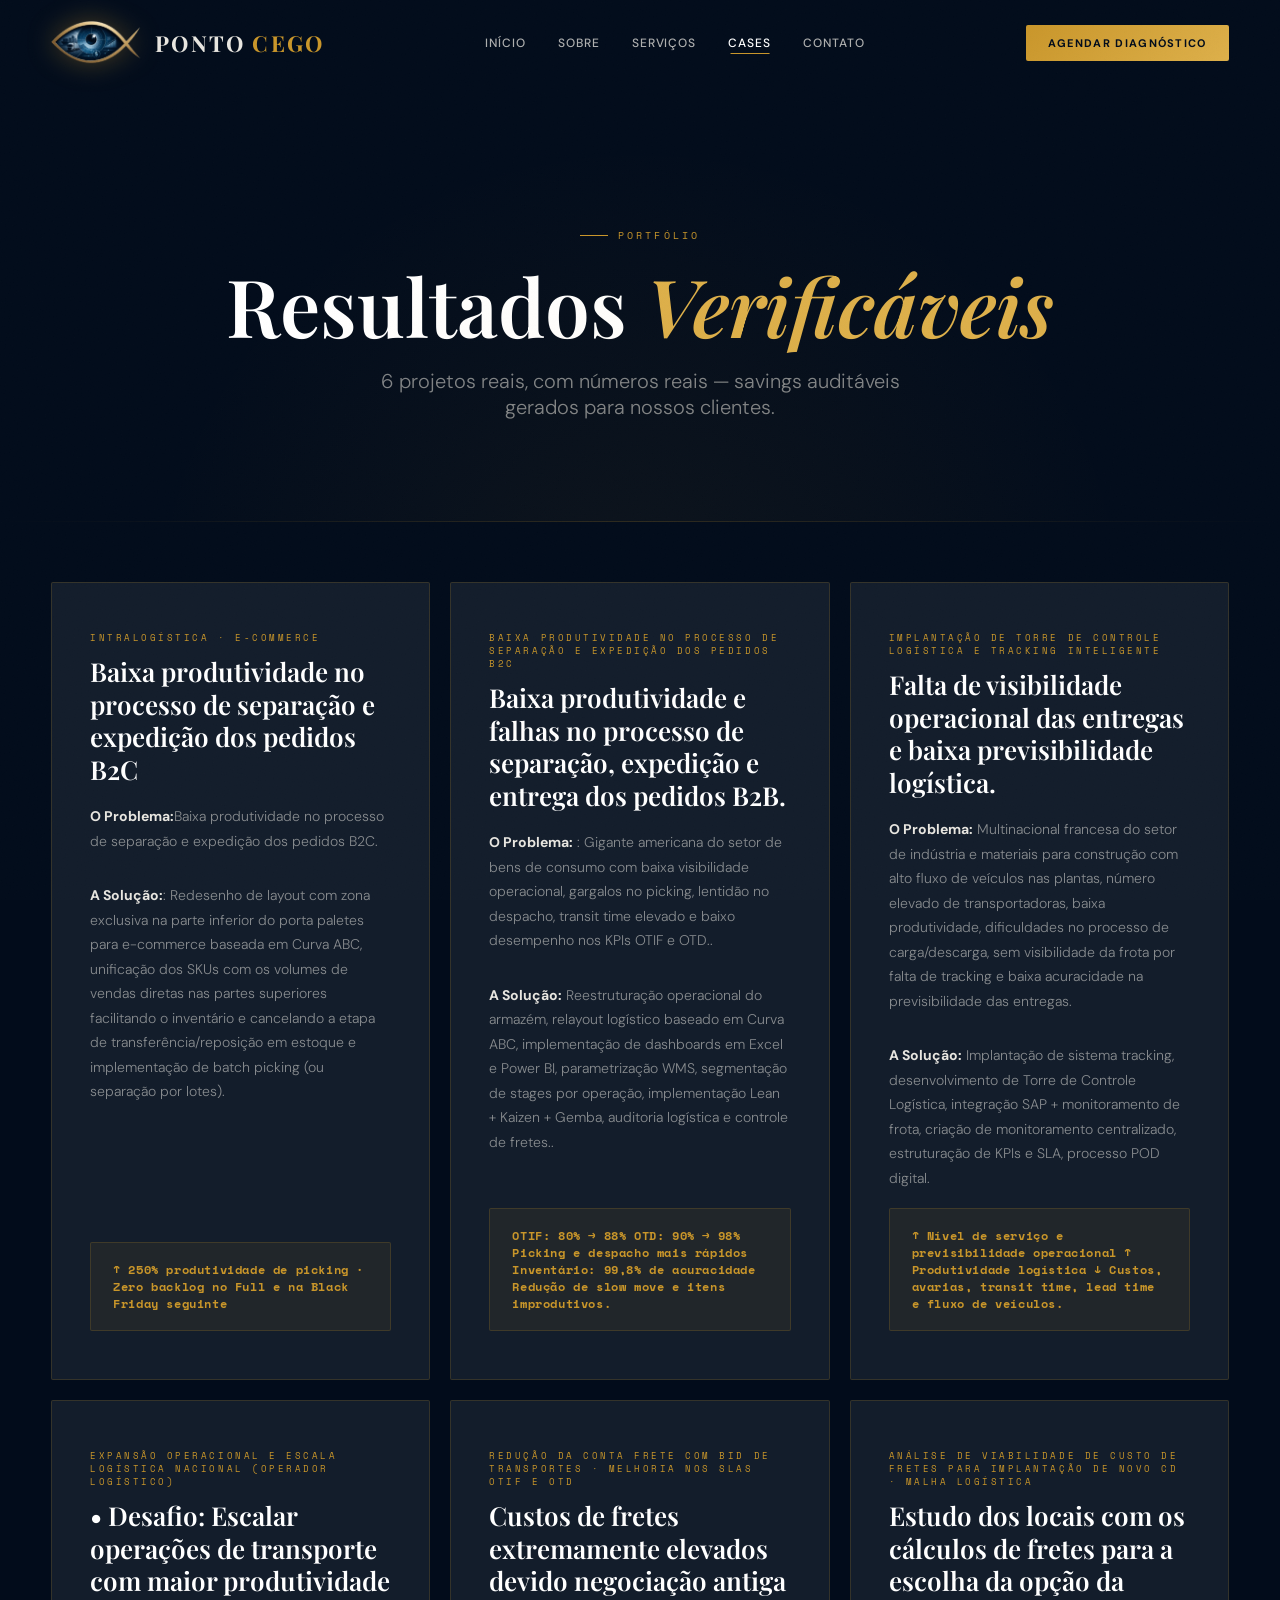
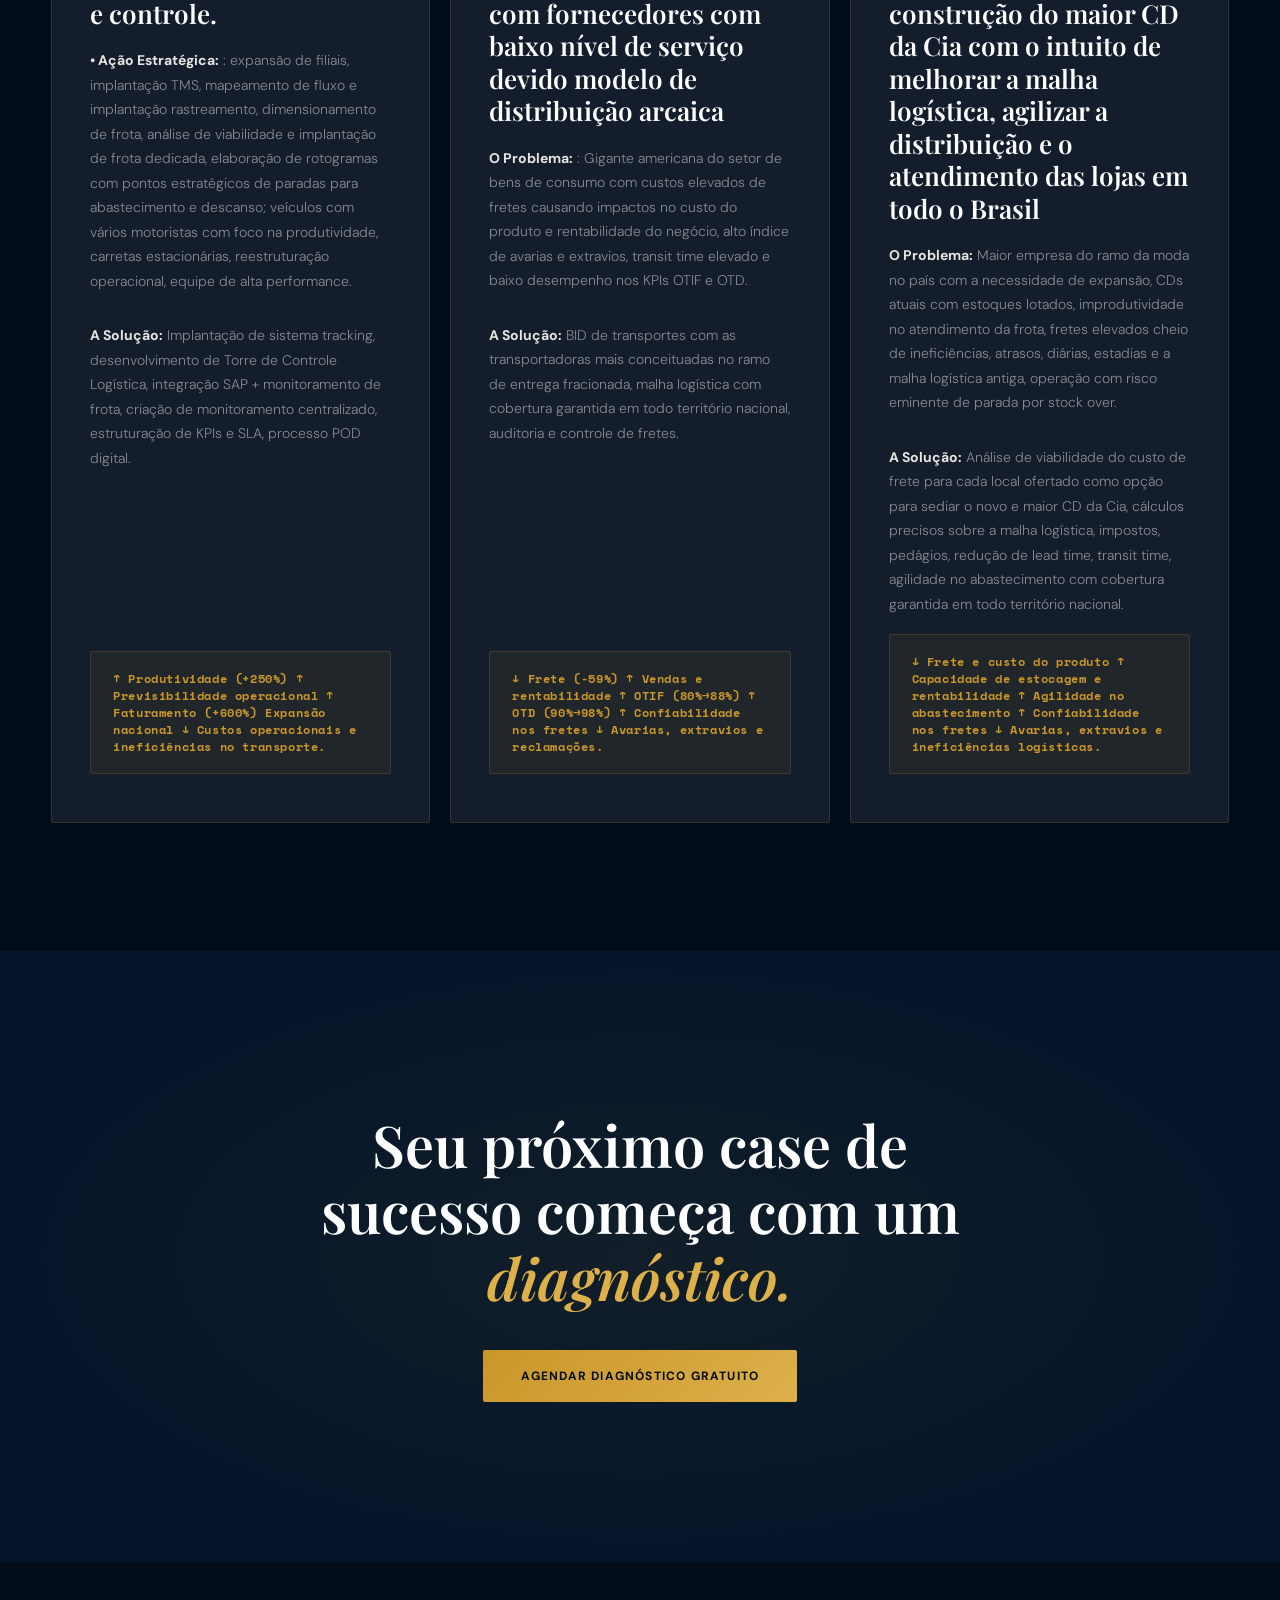
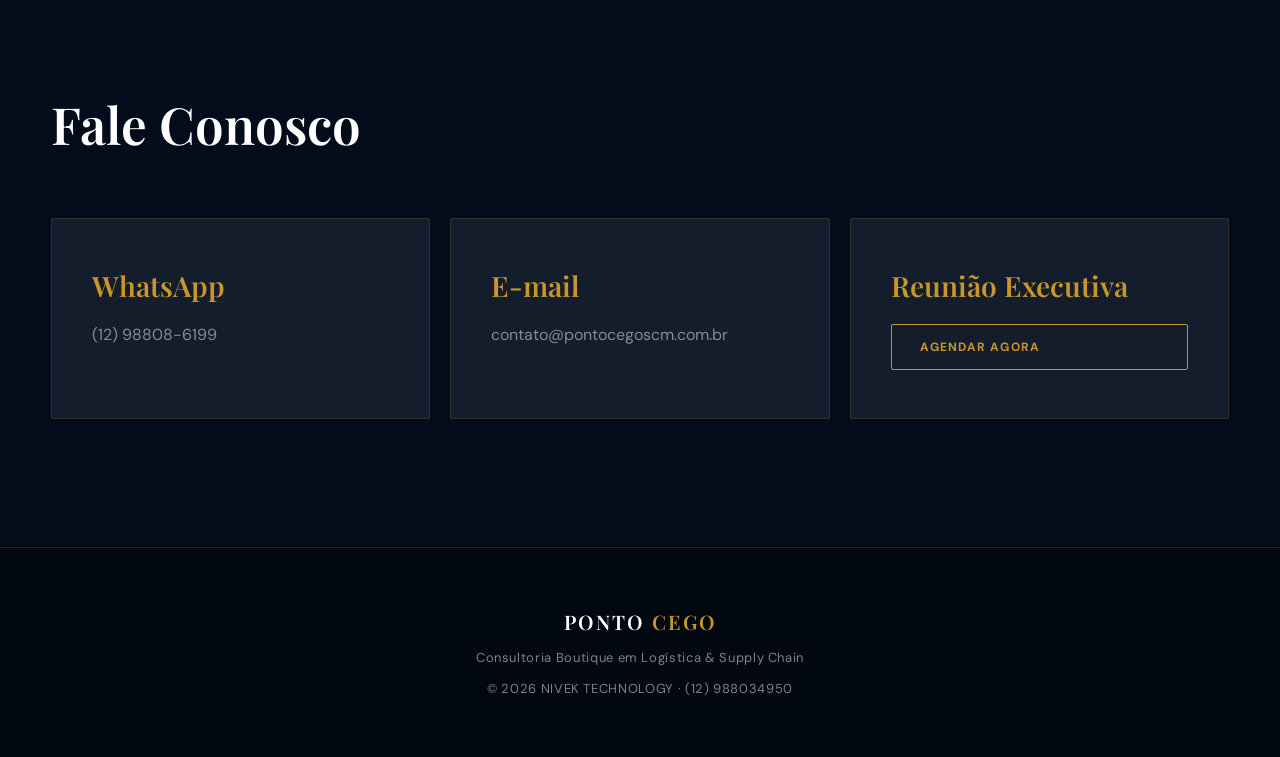
==== commit 0f85e17b: "Add files via upload" ====
--- a/cases.html
+++ b/cases.html
@@ -31,51 +31,51 @@
     <div class="cases-page-grid">
 
       <div class="case reveal reveal-d1">
-        <span class="case-tag">Network Design · FMCG</span>
-        <h3>Redução de R$ 15M em Fretes com Redesenho de Malha</h3>
-        <p><strong style="color:#e8e6e0">O Problema:</strong> Indústria FMCG em expansão nacional enviava mercadorias do Nordeste a partir de um único CD em São Paulo — fretes altíssimos e prazos de até 8 dias.</p>
-        <p style="margin-top:12px"><strong style="color:#e8e6e0">A Solução:</strong> Modelo matemático cruzando dados de vendas, custos de frete e incentivos fiscais comprovou abertura de hub no Espírito Santo e CD parceiro em Pernambuco.</p>
-        <div class="case-result">↓ 14% custo total de transporte · R$ 15M saving/ano · Prazo Nordeste: 8 → 2 dias</div>
+        <span class="case-tag">Intralogística · E-commerce</span>
+        <h3>Baixa produtividade no processo de separação e expedição dos pedidos B2C</h3>
+        <p><strong style="color:#e8e6e0">O Problema:</strong>Baixa produtividade no processo de separação e expedição dos pedidos B2C.</p>
+        <p style="margin-top:12px"><strong style="color:#e8e6e0">A Solução:</strong>: Redesenho de layout com zona exclusiva na parte inferior do porta paletes para e-commerce baseada em Curva ABC, unificação dos SKUs com os volumes de vendas diretas nas partes superiores facilitando o inventário e cancelando a etapa de transferência/reposição em estoque e implementação de batch picking (ou separação por lotes).</p>
+        <div class="case-result">↑ 250% produtividade de picking · Zero backlog no Full e na Black Friday seguinte</div>
       </div>
 
       <div class="case reveal reveal-d2">
-        <span class="case-tag">Intralogística · E-commerce</span>
-        <h3>Virada de Produtividade em CD de Varejo Digital</h3>
-        <p><strong style="color:#e8e6e0">O Problema:</strong> Grande varejista de moda com e-commerce colapsou na Black Friday — tempo de separação disparou, gerando milhares de reclamações e cancelamentos.</p>
-        <p style="margin-top:12px"><strong style="color:#e8e6e0">A Solução:</strong> Redesenho de layout com zona exclusiva para e-commerce baseada em Curva ABC e implementação de batch picking.</p>
-        <div class="case-result">↑ 40% produtividade de picking · Zero backlog na Black Friday seguinte</div>
+        <span class="case-tag">Baixa produtividade no processo de separação e expedição dos pedidos B2C</span>
+        <h3>Baixa produtividade e falhas no processo de separação, expedição e entrega dos pedidos B2B.</h3>
+        <p><strong style="color:#e8e6e0">O Problema:</strong> : Gigante americana do setor de bens de consumo com baixa visibilidade operacional, gargalos no picking, lentidão no despacho, transit time elevado e baixo desempenho nos KPIs OTIF e OTD..</p>
+        <p style="margin-top:12px"><strong style="color:#e8e6e0">A Solução:</strong> Reestruturação operacional do armazém, relayout logístico baseado em Curva ABC, implementação de dashboards em Excel e Power BI, parametrização WMS, segmentação de stages por operação, implementação Lean + Kaizen + Gemba, auditoria logística e controle de fretes..</p>
+        <div class="case-result">OTIF: 80% → 88%  OTD: 90% → 98%  Picking e despacho mais rápidos  Inventário: 99,8% de acuracidade  Redução de slow move e itens improdutivos.</div>
       </div>
 
       <div class="case reveal reveal-d3">
-        <span class="case-tag">S&OP · Indústria Química</span>
-        <h3>Alinhamento de Diretoria com Implantação de S&OP</h3>
-        <p><strong style="color:#e8e6e0">O Problema:</strong> Multinacional química com "guerra" entre diretorias. Comercial vendia o que a fábrica não produzia; estoques obsoletos prendiam capital de giro.</p>
-        <p style="margin-top:12px"><strong style="color:#e8e6e0">A Solução:</strong> Ritual de S&OP em 5 etapas mensais com KPIs, donos e reunião executiva com CEO.</p>
-        <div class="case-result">OTIF: 82% → 96% · Estoque global ↓ 22% em 8 meses</div>
+        <span class="case-tag">Implantação de Torre de Controle Logística e Tracking Inteligente</span>
+        <h3>Falta de visibilidade operacional das entregas e baixa previsibilidade logística.</h3>
+        <p><strong style="color:#e8e6e0">O Problema:</strong> Multinacional francesa do setor de indústria e materiais para construção com alto fluxo de veículos nas plantas, número elevado de transportadoras, baixa produtividade, dificuldades no processo de carga/descarga, sem visibilidade da frota por falta de tracking e baixa acuracidade na previsibilidade das entregas.</p>
+        <p style="margin-top:12px"><strong style="color:#e8e6e0">A Solução:</strong> Implantação de sistema tracking, desenvolvimento de Torre de Controle Logística, integração SAP + monitoramento de frota, criação de monitoramento centralizado, estruturação de KPIs e SLA, processo POD digital.</p>
+        <div class="case-result">↑ Nível de serviço e previsibilidade operacional  ↑ Produtividade logística ↓ Custos, avarias, transit time, lead time e fluxo de veículos.</div>
       </div>
 
       <div class="case reveal reveal-d1">
-        <span class="case-tag">Strategic Sourcing · Fast Food</span>
-        <h3>Redução de TCO em Embalagens para Rede de Franquias</h3>
-        <p><strong style="color:#e8e6e0">O Problema:</strong> Margens espremidas pela inflação. Custo de embalagens acima do mercado com dependência de 2 fornecedores que ditavam preços.</p>
-        <p style="margin-top:12px"><strong style="color:#e8e6e0">A Solução:</strong> Strategic Sourcing com composição de custos, desenvolvimento de fornecedores regionais e negociação baseada em TCO.</p>
-        <div class="case-result">↓ 11% custo de embalagens · Dependência de fornecedores: 100% → 40%</div>
+        <span class="case-tag">Expansão Operacional e Escala Logística Nacional (Operador Logístico)</span>
+        <h3>•	Desafio:  Escalar operações de transporte com maior produtividade e controle.</h3>
+        <p><strong style="color:#e8e6e0">•	Ação Estratégica:</strong> : expansão de filiais, implantação TMS, mapeamento de fluxo e implantação rastreamento, dimensionamento de frota, análise de viabilidade e implantação de frota dedicada, elaboração de rotogramas com pontos estratégicos de paradas para abastecimento e descanso; veículos com vários motoristas com foco na produtividade, carretas estacionárias, reestruturação operacional, equipe de alta performance.</p>
+        <p style="margin-top:12px"><strong style="color:#e8e6e0">A Solução:</strong> Implantação de sistema tracking, desenvolvimento de Torre de Controle Logística, integração SAP + monitoramento de frota, criação de monitoramento centralizado, estruturação de KPIs e SLA, processo POD digital.</p>
+        <div class="case-result">↑ Produtividade (+250%)  ↑ Previsibilidade operacional  ↑ Faturamento (+600%)  Expansão nacional  ↓ Custos operacionais e ineficiências no transporte.</div>
       </div>
 
       <div class="case reveal reveal-d2">
-        <span class="case-tag">Torre de Controle · Farmacêutico</span>
-        <h3>Torre de Controle para Governança de Transportes</h3>
-        <p><strong style="color:#e8e6e0">O Problema:</strong> Distribuidora de medicamentos de alta complexidade descobria atrasos e quebras de temperatura somente quando o hospital ligava reclamando.</p>
-        <p style="margin-top:12px"><strong style="color:#e8e6e0">A Solução:</strong> Integração EDI/API com transportadoras e dashboard de visibilidade em tempo real com alertas automáticos.</p>
-        <div class="case-result">On-time: 98,5% · Perdas por temperatura: zero</div>
+        <span class="case-tag">Redução da conta frete com BID de Transportes · Melhoria nos SLAs OTIF e OTD</span>
+        <h3>Custos de fretes extremamente elevados devido negociação antiga com fornecedores com baixo nível de serviço devido modelo de distribuição arcaica</h3>
+        <p><strong style="color:#e8e6e0">O Problema:</strong> : Gigante americana do setor de bens de consumo com custos elevados de fretes causando impactos no custo do produto e rentabilidade do negócio, alto índice de avarias e extravios, transit time elevado e baixo desempenho nos KPIs OTIF e OTD.</p>
+        <p style="margin-top:12px"><strong style="color:#e8e6e0">A Solução:</strong> BID de transportes com as transportadoras mais conceituadas no ramo de entrega fracionada, malha logística com cobertura garantida em todo território nacional, auditoria e controle de fretes.</p>
+        <div class="case-result">↓ Frete (-59%)  ↑ Vendas e rentabilidade  ↑ OTIF (80%→88%)  ↑ OTD (90%→98%)  ↑ Confiabilidade nos fretes  ↓ Avarias, extravios e reclamações.</div>
       </div>
 
       <div class="case reveal reveal-d3">
-        <span class="case-tag">ESG · Cosméticos</span>
-        <h3>Logística Verde com Redução de Emissões e Custos</h3>
-        <p><strong style="color:#e8e6e0">O Problema:</strong> Pressão do conselho para reduzir CO₂ no transporte nacional sem estourar o orçamento logístico.</p>
-        <p style="margin-top:12px"><strong style="color:#e8e6e0">A Solução:</strong> Redesenho de rotas para consolidar cargas, frota elétrica parceira no last-mile das capitais e substituição de aéreo por rodoviário expresso em rotas &lt;800km.</p>
-        <div class="case-result">↓ 25% emissões GEE (Escopo 3) · ↓ 7% custo logístico</div>
+        <span class="case-tag">Análise de viabilidade de custo de fretes para implantação de novo CD · Malha Logística</span>
+        <h3>Estudo dos locais com os cálculos de fretes para a escolha da opção da construção do maior CD da Cia com o intuito de melhorar a malha logística, agilizar a distribuição e o atendimento das lojas em todo o Brasil</h3>
+        <p><strong style="color:#e8e6e0">O Problema:</strong> Maior empresa do ramo da moda no país com a necessidade de expansão, CDs atuais com estoques lotados, improdutividade no atendimento da frota, fretes elevados cheio de ineficiências, atrasos, diárias, estadias e a malha logística antiga, operação com risco eminente de parada por stock over.</p>
+        <p style="margin-top:12px"><strong style="color:#e8e6e0">A Solução:</strong> Análise de viabilidade do custo de frete para cada local ofertado como opção para sediar o novo e maior CD da Cia, cálculos precisos sobre a malha logística, impostos, pedágios, redução de lead time, transit time, agilidade no abastecimento com cobertura garantida em todo território nacional.</p>
+        <div class="case-result">↓ Frete e custo do produto ↑ Capacidade de estocagem e rentabilidade ↑ Agilidade no abastecimento ↑ Confiabilidade nos fretes ↓ Avarias, extravios e ineficiências logísticas.</div>
       </div>
 
     </div>
@@ -94,7 +94,7 @@
     <h2 class="reveal">Fale Conosco</h2>
     <div class="contato-grid">
       <div class="contato-card reveal reveal-d1"><h3>WhatsApp</h3><a href="https://wa.me/5512988086199">(12) 98808-6199</a></div>
-      <div class="contato-card reveal reveal-d2"><h3>E-mail</h3><a href="mailto:pontocegoscm@gmail.com">pontocegoscm@gmail.com</a></div>
+      <div class="contato-card reveal reveal-d2"><h3>E-mail</h3><a href="mailto:pontocegoscm@gmail.com"> contato@pontocegoscm.com.br</a></div>
       <div class="contato-card reveal reveal-d3"><h3>Reunião Executiva</h3><a href="contato.html" class="btn-agendar">Agendar Agora</a></div>
     </div>
   </div>
@@ -102,7 +102,7 @@
 <footer>
   <div class="footer-logo">PONTO <span>CEGO</span></div>
   <p>Consultoria Boutique em Logística &amp; Supply Chain</p>
-  <p>© 2026 Ponto Cego · contato@pontocego.com.br</p>
+  <p>© 2026 NIVEK TECHNOLOGY · (12) 988034950</p>
 </footer>
 <script>
 const hdr=document.getElementById('hdr');
